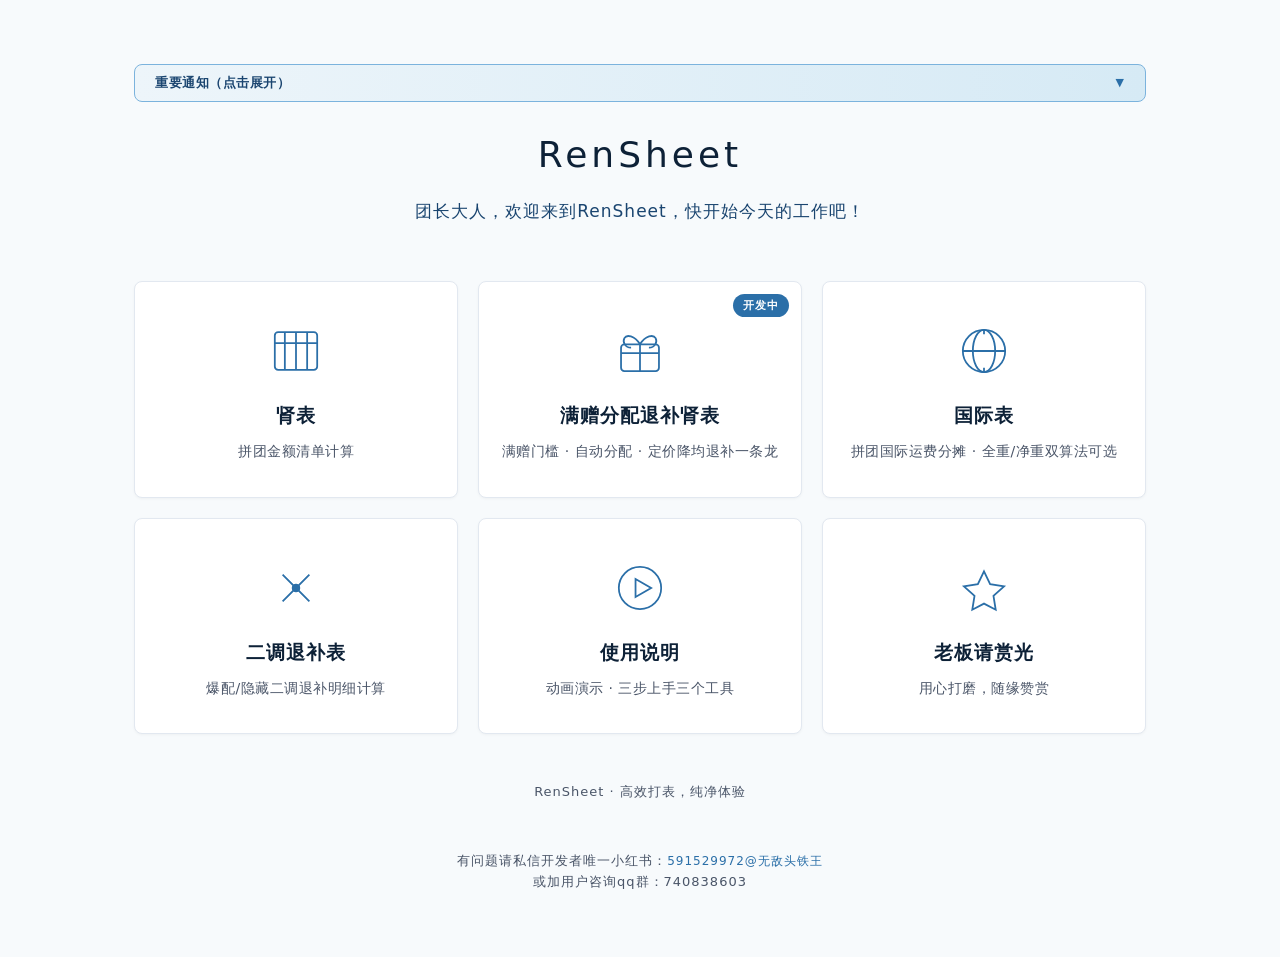
==== index.html @ b6243696 "Pin dev badge to card corner (exclude from gift-card flow rule) Co-Authored-By: Claude <noreply@anth" ====
<!DOCTYPE html>
<html lang="zh-CN">
<head>
<meta charset="UTF-8">
<meta http-equiv="Content-Security-Policy" content="default-src 'self'; script-src 'self' 'unsafe-inline'; style-src 'self' 'unsafe-inline'; img-src 'self' data:; connect-src 'none';">
<meta name="viewport" content="width=device-width, initial-scale=1.0">
<title>RenSheet</title>
<style>
:root {
  --blue-900: #0D2137;
  --blue-700: #1A4570;
  --blue-500: #2B6FA8;
  --blue-300: #7BB3DD;
  --blue-100: #D6EAF5;
  --blue-50: #EDF5FA;
  --water: #B8D8E3;
  --gold-300: #D4AF37;
  --gold-200: #E8C840;
  --gold-100: #F0D080;
  --gray-700: #4A5568;
  --gray-400: #A0AEC0;
  --gray-200: #E2E8F0;
  --gray-100: #F7FAFC;
  --white: #FFFFFF;
  --radius: 8px;
  --font: 'Segoe UI', 'PingFang SC', 'Microsoft YaHei', system-ui, sans-serif;
}

* { margin:0; padding:0; box-sizing:border-box; }

body {
  font-family: var(--font);
  background: var(--gray-100);
  color: var(--gray-700);
  line-height: 1.6;
  -webkit-font-smoothing: antialiased;
  min-height: 100vh;
  display: flex;
  align-items: center;
  justify-content: center;
}

.container {
  max-width: 1060px;
  width: 100%;
  margin: 0 auto;
  padding: clamp(28px, 6vw, 64px) clamp(16px, 4vw, 24px);
}

/* Footer contact link */
.contact-link {
  font-size: 12px;
  color: var(--blue-500);
  text-decoration: none;
  font-weight: 500;
  transition: color 0.25s ease;
}
.contact-link:hover {
  color: var(--gold-300);
}

/* Notification Banner */
.notice-banner {
  background: linear-gradient(90deg, #EDF5FA 0%, #D6EAF5 100%);
  border: 1px solid var(--blue-300);
  border-radius: var(--radius);
  margin-bottom: clamp(16px, 2vw, 24px);
  overflow: hidden;
}
.notice-bar {
  display: flex;
  align-items: center;
  justify-content: space-between;
  padding: 8px 20px;
  cursor: pointer;
  user-select: none;
  transition: background 0.2s;
}
.notice-bar:hover { background: rgba(43,111,168,0.06); }
.notice-bar-title {
  font-size: 12.5px;
  font-weight: 600;
  color: var(--blue-700);
  letter-spacing: 0.5px;
}
.notice-bar-toggle {
  font-size: 11px;
  color: var(--blue-500);
  font-weight: 500;
  letter-spacing: 1px;
  transition: transform 0.25s;
  flex-shrink: 0;
  margin-left: 12px;
}
.notice-bar-toggle.open { transform: rotate(180deg); }
.notice-body {
  display: none;
  padding: 0 20px 10px;
  border-top: 1px solid rgba(123,179,221,0.3);
}
.notice-body.open { display: block; }
.notice-line {
  font-size: 12.5px;
  color: var(--blue-900);
  margin: 0;
  line-height: 1.8;
  font-weight: 500;
  letter-spacing: 0.3px;
}
.notice-line + .notice-line { margin-top: 2px; }
.notice-line strong { color: var(--blue-700); }
.notice-link {
  color: var(--blue-500);
  text-decoration: none;
  font-weight: 600;
  border-bottom: 1px dashed var(--blue-300);
  transition: all 0.25s;
  white-space: nowrap;
}
.notice-link:hover {
  color: var(--blue-700);
  border-bottom-color: var(--blue-700);
}

/* Header */
.header {
  text-align: center;
  padding: 0 0 clamp(32px, 5vw, 56px);
}
.header h1 {
  font-size: 36px;
  font-weight: 300;
  color: var(--blue-900);
  letter-spacing: 4px;
  margin-bottom: 14px;
}
.header p {
  font-size: 17px;
  color: var(--blue-700);
  letter-spacing: 1px;
  font-weight: 350;
}

/* Tool grid（6 张等宽卡片：flex 居中排布，桌面 3+3 两行） */
.tool-grid {
  display: flex;
  flex-wrap: wrap;
  justify-content: center;
  gap: clamp(14px, 2.2vw, 20px);
}

/* Tool card */
.tool-card {
  display: flex;
  flex-direction: column;
  align-items: center;
  justify-content: center;
  flex: 0 1 324px;
  background: var(--white);
  border: 1px solid var(--gray-200);
  border-radius: var(--radius);
  padding: 40px 22px 34px;
  cursor: pointer;
  text-decoration: none;
  color: var(--gray-700);
  transition: all 0.25s ease;
  box-shadow: 0 1px 3px rgba(0,0,0,0.04);
  position: relative;
  overflow: hidden;
}
.tool-card::before {
  content: '';
  position: absolute;
  top: 0;
  left: 0;
  right: 0;
  height: 3px;
  background: var(--blue-300);
  opacity: 0;
  transition: opacity 0.25s ease;
}
.tool-card:hover {
  border-color: var(--blue-300);
  box-shadow: 0 4px 16px rgba(26,69,112,0.10);
  transform: translateY(-2px);
}
.tool-card:hover::before {
  opacity: 1;
}

.tool-icon {
  width: 58px;
  height: 58px;
  margin-bottom: 20px;
  color: var(--blue-500);
  transition: color 0.25s ease;
}
.tool-card:hover .tool-icon {
  color: var(--blue-700);
}

.tool-title {
  font-size: 19px;
  font-weight: 600;
  color: var(--blue-900);
  letter-spacing: 1px;
  margin-bottom: 10px;
  transition: color 0.25s ease;
}

.tool-desc {
  font-size: 14px;
  font-weight: 500;
  color: var(--gray-700);
  text-align: center;
  line-height: 1.6;
  letter-spacing: 0.5px;
}

/* Dashang card — water ripple + golden glow */
.tool-card.dashang-card { z-index: 1; overflow: visible; }
.tool-card.dashang-card::before { display: none; }
.tool-card.dashang-card > * { position: relative; z-index: 1; }
.tool-card.dashang-card .spark-burst { position: absolute; z-index: 2; }

.tool-card.dashang-card::after {
  content: '';
  position: absolute;
  top: 50%; left: 50%;
  width: 320px; height: 320px;
  margin: -160px 0 0 -160px;
  border-radius: 50%;
  background: radial-gradient(circle at center,
    rgba(184,216,227,0.18) 0%,
    rgba(184,216,227,0.06) 35%,
    transparent 65%);
  opacity: 0;
  transform: scale(0.4);
  transition: opacity 0.7s ease, transform 0.8s cubic-bezier(0.23,1,0.32,1);
  pointer-events: none;
  z-index: 0;
}
.tool-card.dashang-card:hover::after {
  opacity: 1;
  transform: scale(1.8);
}

.tool-card.dashang-card:hover {
  border-color: var(--gold-300);
  box-shadow:
    0 4px 16px rgba(26,69,112,0.10),
    0 0 0 1px rgba(212,175,55,0.12),
    0 0 24px rgba(212,175,55,0.06);
  transform: translateY(-2px);
}

.tool-card.dashang-card .tool-icon {
  transition: color 0.4s ease, filter 0.4s ease;
}
.tool-card.dashang-card:hover .tool-icon {
  color: var(--gold-300);
  filter: drop-shadow(0 0 6px rgba(212,175,55,0.35));
}

.tool-card.dashang-card:hover .tool-title { color: var(--gold-300); }

/* Spark burst — firework particles from star icon */
.spark-burst {
  position: absolute;
  top: 75px; left: 50%;
  width: 6px; height: 6px;
  margin: -3px 0 0 -3px;
  border-radius: 50%;
  pointer-events: none;
  z-index: 2;
  opacity: 0;
}
.spark-burst::after {
  content: '';
  position: absolute;
  top: 0; left: 0;
  width: 4px; height: 4px;
  border-radius: 50%;
}
.tool-card.dashang-card:hover .spark-burst {
  animation: sparkGold 1s ease-out;
}
.tool-card.dashang-card:hover .spark-burst::after {
  animation: sparkBlue 1s ease-out 0.12s;
}

/* 开发中角标 — 蓝底小胶囊 */
.dev-badge {
  position: absolute;
  top: 12px;
  right: 12px;
  background: var(--blue-500);
  color: var(--white);
  font-size: 11px;
  font-weight: 600;
  letter-spacing: 1px;
  padding: 3px 10px;
  border-radius: 999px;
  z-index: 3;
}

/* 满赠卡 — 水色涟漪 hover 特效 */
.tool-card.gift-card { z-index: 1; overflow: hidden; }
.tool-card.gift-card > *:not(.dev-badge) { position: relative; z-index: 1; }
.tool-card.gift-card::after {
  content: '';
  position: absolute;
  top: 50%; left: 50%;
  width: 10px; height: 10px;
  margin: -5px 0 0 -5px;
  border-radius: 50%;
  background: radial-gradient(circle, rgba(184,216,227,0.35), transparent 70%);
  opacity: 0;
  transform: scale(0.4);
  pointer-events: none;
}
.tool-card.gift-card:hover::after {
  animation: giftPop 1.2s ease-out infinite;
}
.tool-card.gift-card:hover { border-color: var(--water); }
@keyframes giftPop {
  0%   { opacity: 0.9; transform: scale(0.4); }
  60%  { opacity: 0.45; transform: scale(1.6); }
  100% { opacity: 0; transform: scale(2.2); }
}

@keyframes sparkGold {
  0%   { opacity: 0; transform: scale(0.2); box-shadow: 0 0 0 0 var(--gold-300); }
  15%  { opacity: 1; transform: scale(0.5); }
  100% {
    opacity: 0;
    transform: scale(1);
    box-shadow:
       80px   -10px  0 2px var(--gold-300),
      -75px   -25px  0 2px var(--gold-200),
       70px    40px  0 1px var(--gold-300),
      -65px    35px  0 2px var(--gold-200),
       50px   -60px  0 1px var(--gold-300),
      -55px   -55px  0 2px var(--gold-100),
       35px    70px  0 1px var(--gold-200),
      -40px   -70px  0 2px var(--gold-300),
       20px   -80px  0 1px var(--gold-200),
      -20px    80px  0 2px var(--gold-100),
       90px    25px  0 1px var(--gold-300),
      -85px    10px  0 2px var(--gold-200),
       60px   -45px  0 1px var(--gold-100),
      -50px    60px  0 2px var(--gold-300),
       10px    85px  0 1px var(--gold-200),
      -10px   -85px  0 2px var(--gold-100),
      100px   -40px  0 1px var(--gold-300),
      -95px   -50px  0 2px var(--gold-200);
  }
}

@keyframes sparkBlue {
  0%   { opacity: 0; transform: scale(0.1); box-shadow: 0 0 0 0 var(--water); }
  15%  { opacity: 1; transform: scale(0.4); }
  100% {
    opacity: 0;
    transform: scale(1.1);
    box-shadow:
       65px   -35px  0 2px var(--water),
      -60px   -50px  0 1px var(--blue-300),
       45px    55px  0 2px var(--water),
      -70px    20px  0 1px var(--blue-300),
       85px    15px  0 2px var(--water),
      -45px   -65px  0 1px var(--blue-300),
       30px   -70px  0 2px var(--water),
      -30px    70px  0 1px var(--blue-300),
        0px   -90px  0 2px var(--water),
        0px    90px  0 1px var(--blue-300),
       55px    65px  0 2px var(--water),
      -80px   -30px  0 1px var(--blue-300),
       95px   -55px  0 2px var(--water),
      -90px    45px  0 1px var(--blue-300);
  }
}

/* ===== Card icon hover effects ===== */

/* 国际表 — orbit arc spinning around globe */
.tool-card.globe-card::after {
  content: '';
  position: absolute;
  top: 40px; left: 50%;
  width: 68px; height: 68px;
  margin-left: -34px;
  border-radius: 50%;
  background: conic-gradient(from 0deg,
    transparent 0deg,
    rgba(123,179,221,0.5) 50deg,
    transparent 70deg,
    transparent 160deg,
    rgba(184,216,227,0.4) 210deg,
    transparent 230deg,
    transparent 360deg);
  opacity: 0;
  transition: opacity 0.35s ease;
  pointer-events: none;
  z-index: 0;
}
.tool-card.globe-card:hover::after {
  opacity: 1;
  animation: orbitSpin 2.5s linear infinite;
}
@keyframes orbitSpin { to { transform: rotate(360deg); } }

/* 肾表 — scanning line across grid */
.tool-card.grid-card::after {
  content: '';
  position: absolute;
  top: 46px; left: 50%;
  width: 52px; height: 2px;
  margin-left: -26px;
  background: linear-gradient(90deg, transparent, var(--blue-300), transparent);
  border-radius: 1px;
  opacity: 0;
  pointer-events: none;
  z-index: 0;
}
.tool-card.grid-card:hover::after {
  opacity: 1;
  animation: scanDown 1.6s ease-in-out infinite;
}
@keyframes scanDown {
  0%   { top: 46px; opacity: 0; }
  25%  { opacity: 1; }
  75%  { opacity: 1; }
  100% { top: 100px; opacity: 0; }
}

/* 二调退补表 — crosshair pulse rings */
.tool-card.cross-card::after {
  content: '';
  position: absolute;
  top: 71px; left: 50%;
  width: 8px; height: 8px;
  margin: -4px 0 0 -4px;
  border-radius: 50%;
  border: 1.5px solid var(--blue-300);
  opacity: 0;
  pointer-events: none;
  z-index: 0;
}
.tool-card.cross-card:hover::after {
  animation: crossPulse 1.3s ease-out infinite;
}
@keyframes crossPulse {
  0%   { width: 8px; height: 8px; margin: -4px 0 0 -4px; opacity: 0.7; border-width: 2px; }
  100% { width: 70px; height: 70px; margin: -35px 0 0 -35px; opacity: 0; border-width: 0.5px; }
}

/* Placeholder card — dimmed */
.tool-card.placeholder {
  opacity: 0.55;
  cursor: default;
  pointer-events: none;
}
.tool-card.placeholder .tool-icon { color: var(--gray-400); }
.tool-card.placeholder .tool-title { color: var(--gray-400); }

/* Footer */
.footer {
  text-align: center;
  padding-top: clamp(28px, 4vw, 48px);
  font-size: 13px;
  font-weight: 500;
  color: var(--gray-700);
  letter-spacing: 1px;
}

/* Responsive */
@media (max-width: 768px) {
  .container { padding: 40px 20px; }
  .header { padding: 0 0 40px; }
  .header h1 { font-size: 28px; }
  .tool-grid { flex-direction: column; gap: 14px; }
  .tool-card { flex: 1 1 auto; padding: 34px 22px 30px; }
  .spark-burst { top: 65px; }
}
</style>
</head>
<body>

<div class="container">

  <!-- Notification Banner -->
  <div class="notice-banner" id="noticeBanner">
    <div class="notice-bar" onclick="document.getElementById('noticeBody').classList.toggle('open');document.getElementById('noticeToggle').classList.toggle('open');">
      <span class="notice-bar-title">重要通知（点击展开）</span>
      <span class="notice-bar-toggle" id="noticeToggle">&#9660;</span>
    </div>
    <div class="notice-body" id="noticeBody">
      <p class="notice-line"><strong>重要通知：</strong>国际表已上线<a href="https://www.ifdian.net/a/baiyanxi" target="_blank" class="notice-link">爱发电赞助方案</a>（限时特惠！！月费 ¥5 / 年费 ¥30），赞助后凭订单号<a href="get-code.html" class="notice-link">自助取码</a>激活，一次激活 · 无限使用。</p>
      <p class="notice-line"><strong>功能更新：</strong>二调退补表已支持 <strong>自动配平</strong>，轻松导入原排表与拆配实际排表，几步生成退补明细，解放大脑。</p>
      <p class="notice-line">网站维护不易，恳请大家多多支持 RenSheet，后续会上线更多有用的开团功能！非常感谢！</p>
    </div>
  </div>

  <div class="main-content">

    <div class="header">
      <h1>RenSheet</h1>
      <p>团长大人，欢迎来到RenSheet，快开始今天的工作吧！</p>
    </div>

    <div class="tool-grid">

    <!-- 肾表 -->
    <a class="tool-card grid-card" href="shenbiao.html">
      <svg class="tool-icon" viewBox="0 0 52 52" fill="none" stroke="currentColor" stroke-width="1.6">
        <rect x="7" y="9" width="38" height="34" rx="3"/>
        <line x1="16" y1="9" x2="16" y2="43"/>
        <line x1="26" y1="9" x2="26" y2="43"/>
        <line x1="36" y1="9" x2="36" y2="43"/>
        <line x1="7" y1="19" x2="45" y2="19"/>
      </svg>
      <div class="tool-title">肾表</div>
      <div class="tool-desc">拼团金额清单计算</div>
    </a>

    <!-- 满赠分配退补肾表 -->
    <a class="tool-card gift-card" href="manzeng.html">
      <span class="dev-badge">开发中</span>
      <svg class="tool-icon" viewBox="0 0 52 52" fill="none" stroke="currentColor" stroke-width="1.6">
        <rect x="9" y="20" width="34" height="24" rx="3"/>
        <line x1="9" y1="28" x2="43" y2="28"/>
        <line x1="26" y1="20" x2="26" y2="44"/>
        <path d="M26 20c-5-8-12-9-14-5.5C10.2 18 12.5 23 18 23h-2M26 20c5-8 12-9 14-5.5C41.8 18 39.5 23 34 23h2"/>
      </svg>
      <div class="tool-title">满赠分配退补肾表</div>
      <div class="tool-desc">满赠门槛 · 自动分配 · 定价降均退补一条龙</div>
    </a>

    <!-- 国际表 -->
    <a class="tool-card globe-card" href="guoji.html">
      <svg class="tool-icon" viewBox="0 0 52 52" fill="none" stroke="currentColor" stroke-width="1.6">
        <circle cx="26" cy="26" r="19"/>
        <ellipse cx="26" cy="26" rx="10" ry="19"/>
        <line x1="7" y1="26" x2="45" y2="26"/>
        <line x1="26" y1="7" x2="26" y2="11"/>
        <line x1="26" y1="41" x2="26" y2="45"/>
      </svg>
      <div class="tool-title">国际表</div>
      <div class="tool-desc">拼团国际运费分摊 · 全重/净重双算法可选</div>
    </a>

    <!-- 二调退补表 -->
    <a class="tool-card cross-card" href="RatioFix.html">
      <svg class="tool-icon" viewBox="0 0 52 52" fill="none" stroke="currentColor" stroke-width="1.6">
        <path d="M38 14L26 26L38 38"/>
        <path d="M14 38L26 26L14 14"/>
        <circle cx="26" cy="26" r="3" fill="currentColor"/>
      </svg>
      <div class="tool-title">二调退补表</div>
      <div class="tool-desc">爆配/隐藏二调退补明细计算</div>
    </a>

    <!-- 使用说明 -->
    <a class="tool-card guide-card" href="guide.html">
      <svg class="tool-icon" viewBox="0 0 52 52" fill="none" stroke="currentColor" stroke-width="1.6">
        <circle cx="26" cy="26" r="19"/>
        <path d="M22 18l14 8-14 8z"/>
      </svg>
      <div class="tool-title">使用说明</div>
      <div class="tool-desc">动画演示 · 三步上手三个工具</div>
    </a>

    <!-- 打赏页面 -->
    <a class="tool-card dashang-card" href="dashang.html">
      <svg class="tool-icon" viewBox="0 0 52 52" fill="none" stroke="currentColor" stroke-width="1.6">
        <path d="M26 11L31.5 22.5L44 24.5L34.5 33L36.5 45.5L26 40L15.5 45.5L17.5 33L8 24.5L20.5 22.5Z"/>
      </svg>
      <span class="spark-burst"></span>
      <div class="tool-title">老板请赏光</div>
      <div class="tool-desc">用心打磨，随缘赞赏</div>
    </a>

  </div>

    <div class="footer">RenSheet · 高效打表，纯净体验</div>
    <div class="footer"> <span>有问题请私信开发者唯一小红书：<a class="contact-link" href="https://www.xiaohongshu.com/user/profile/591529972" target="_blank" rel="noopener">591529972@无敌头铁王</a></span><br>或加用户咨询qq群：740838603</div>

  </div><!-- /main-content -->

</div>


</body>
</html>
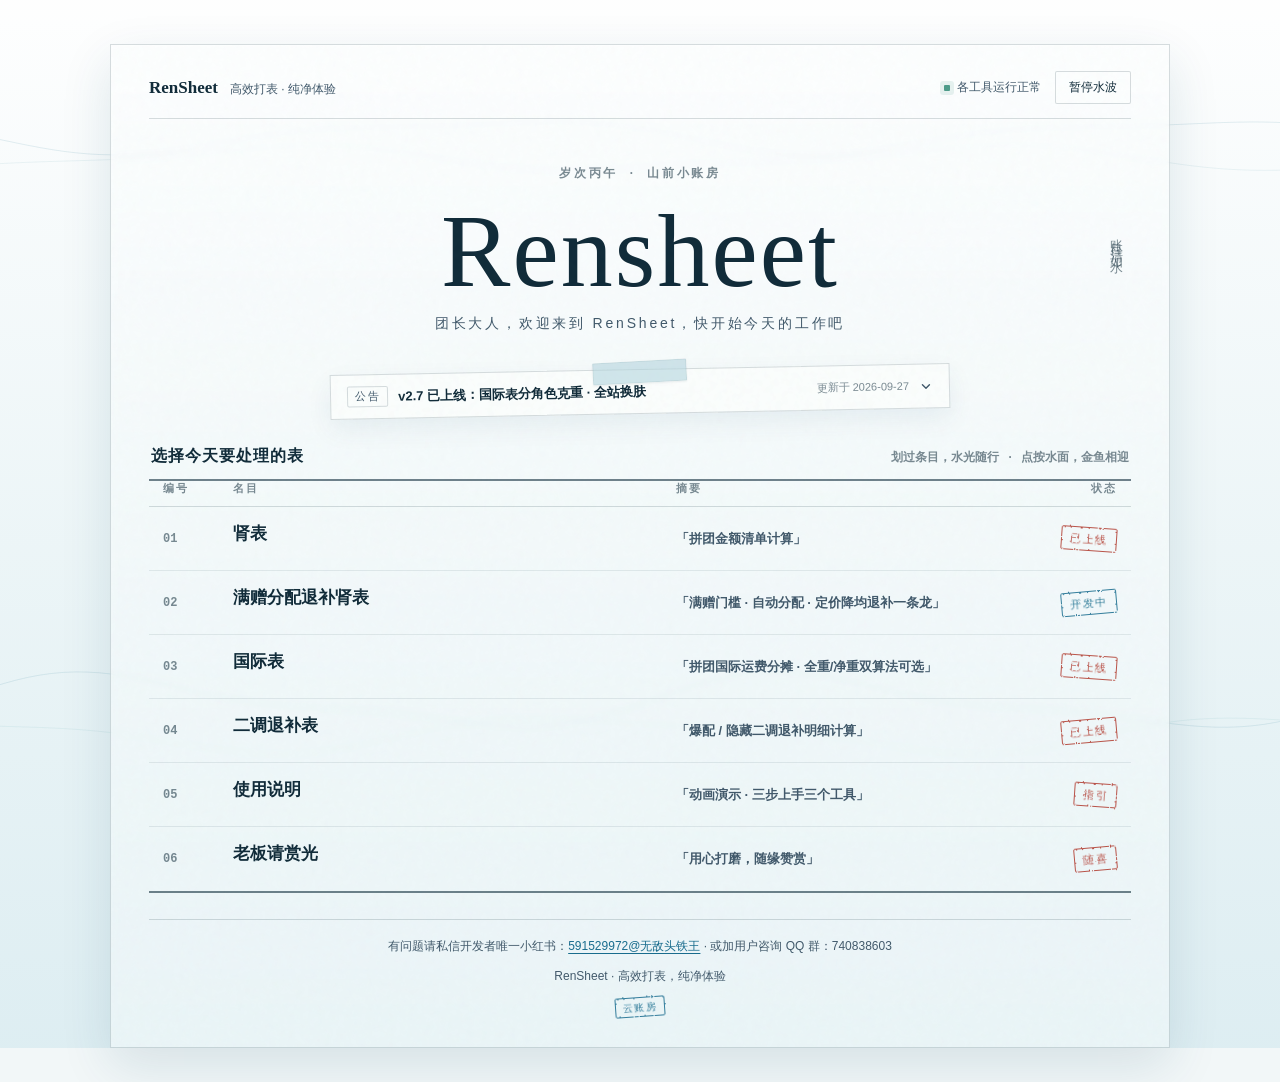
==== commit c2f3e5a2: "feat(index): 首页公告浮签加入「最近两个版本」版本记录 - 标题改为 v2.7 已上线：国际表分角色克重 · 全站换肤，时间更新于 2026-09-27 - 保留爱发电付费通知与感谢段落，" ====
--- a/index.html
+++ b/index.html
@@ -4,592 +4,277 @@
 <meta charset="UTF-8">
 <meta http-equiv="Content-Security-Policy" content="default-src 'self'; script-src 'self' 'unsafe-inline'; style-src 'self' 'unsafe-inline'; img-src 'self' data:; connect-src 'none';">
 <meta name="viewport" content="width=device-width, initial-scale=1.0">
+<meta name="theme-color" content="#f2f7f8">
 <title>RenSheet</title>
+<link rel="icon" type="image/png" sizes="32x32" href="images/favicon-32.png">
+<link rel="icon" type="image/png" sizes="48x48" href="images/favicon-48.png">
+<link rel="apple-touch-icon" href="images/apple-touch-icon.png">
 <style>
 :root {
-  --blue-900: #0D2137;
-  --blue-700: #1A4570;
-  --blue-500: #2B6FA8;
-  --blue-300: #7BB3DD;
-  --blue-100: #D6EAF5;
-  --blue-50: #EDF5FA;
-  --water: #B8D8E3;
-  --gold-300: #D4AF37;
-  --gold-200: #E8C840;
-  --gold-100: #F0D080;
-  --gray-700: #4A5568;
-  --gray-400: #A0AEC0;
-  --gray-200: #E2E8F0;
-  --gray-100: #F7FAFC;
-  --white: #FFFFFF;
-  --radius: 8px;
-  --font: 'Segoe UI', 'PingFang SC', 'Microsoft YaHei', system-ui, sans-serif;
-}
-
-* { margin:0; padding:0; box-sizing:border-box; }
-
+  --paper: #f2f7f8;
+  --ink: #0f2a38;
+  --ink-soft: #40586a;
+  --ink-faint: rgba(15, 42, 56, .55);
+  --water-ink: #176b8d;
+  --wash: rgba(23, 107, 141, .1);
+  --seal: #b03a2e;
+  --rule: rgba(20, 48, 63, .17);
+  --rule-soft: rgba(20, 48, 63, .09);
+  --rule-strong: rgba(20, 48, 63, .6);
+  --serif: "Songti SC", "Noto Serif SC", "SimSun", "宋体", serif;
+  --sans: "PingFang SC", "Microsoft YaHei", "Segoe UI", sans-serif;
+  --mono: "Cascadia Mono", Consolas, "SF Mono", monospace;
+}
+* { box-sizing: border-box; }
+html { min-height: 100%; background: var(--paper); }
 body {
-  font-family: var(--font);
-  background: var(--gray-100);
-  color: var(--gray-700);
-  line-height: 1.6;
-  -webkit-font-smoothing: antialiased;
   min-height: 100vh;
-  display: flex;
-  align-items: center;
-  justify-content: center;
-}
-
-.container {
-  max-width: 1060px;
-  width: 100%;
-  margin: 0 auto;
-  padding: clamp(28px, 6vw, 64px) clamp(16px, 4vw, 24px);
-}
-
-/* Footer contact link */
-.contact-link {
-  font-size: 12px;
-  color: var(--blue-500);
-  text-decoration: none;
-  font-weight: 500;
-  transition: color 0.25s ease;
-}
-.contact-link:hover {
-  color: var(--gold-300);
-}
-
-/* Notification Banner */
-.notice-banner {
-  background: linear-gradient(90deg, #EDF5FA 0%, #D6EAF5 100%);
-  border: 1px solid var(--blue-300);
-  border-radius: var(--radius);
-  margin-bottom: clamp(16px, 2vw, 24px);
-  overflow: hidden;
-}
-.notice-bar {
-  display: flex;
-  align-items: center;
-  justify-content: space-between;
-  padding: 8px 20px;
-  cursor: pointer;
-  user-select: none;
-  transition: background 0.2s;
-}
-.notice-bar:hover { background: rgba(43,111,168,0.06); }
-.notice-bar-title {
-  font-size: 12.5px;
-  font-weight: 600;
-  color: var(--blue-700);
-  letter-spacing: 0.5px;
-}
-.notice-bar-toggle {
-  font-size: 11px;
-  color: var(--blue-500);
-  font-weight: 500;
-  letter-spacing: 1px;
-  transition: transform 0.25s;
-  flex-shrink: 0;
-  margin-left: 12px;
-}
-.notice-bar-toggle.open { transform: rotate(180deg); }
-.notice-body {
-  display: none;
-  padding: 0 20px 10px;
-  border-top: 1px solid rgba(123,179,221,0.3);
-}
-.notice-body.open { display: block; }
-.notice-line {
-  font-size: 12.5px;
-  color: var(--blue-900);
   margin: 0;
-  line-height: 1.8;
-  font-weight: 500;
-  letter-spacing: 0.3px;
-}
-.notice-line + .notice-line { margin-top: 2px; }
-.notice-line strong { color: var(--blue-700); }
-.notice-link {
-  color: var(--blue-500);
-  text-decoration: none;
-  font-weight: 600;
-  border-bottom: 1px dashed var(--blue-300);
-  transition: all 0.25s;
-  white-space: nowrap;
-}
-.notice-link:hover {
-  color: var(--blue-700);
-  border-bottom-color: var(--blue-700);
-}
-
-/* Header */
-.header {
-  text-align: center;
-  padding: 0 0 clamp(32px, 5vw, 56px);
-}
-.header h1 {
-  font-size: 36px;
-  font-weight: 300;
-  color: var(--blue-900);
-  letter-spacing: 4px;
-  margin-bottom: 14px;
-}
-.header p {
-  font-size: 17px;
-  color: var(--blue-700);
-  letter-spacing: 1px;
-  font-weight: 350;
-}
-
-/* Tool grid（6 张等宽卡片：flex 居中排布，桌面 3+3 两行） */
-.tool-grid {
-  display: flex;
-  flex-wrap: wrap;
-  justify-content: center;
-  gap: clamp(14px, 2.2vw, 20px);
-}
-
-/* Tool card */
-.tool-card {
-  display: flex;
-  flex-direction: column;
-  align-items: center;
-  justify-content: center;
-  flex: 0 1 324px;
-  background: var(--white);
-  border: 1px solid var(--gray-200);
-  border-radius: var(--radius);
-  padding: 40px 22px 34px;
-  cursor: pointer;
-  text-decoration: none;
-  color: var(--gray-700);
-  transition: all 0.25s ease;
-  box-shadow: 0 1px 3px rgba(0,0,0,0.04);
-  position: relative;
-  overflow: hidden;
-}
-.tool-card::before {
-  content: '';
-  position: absolute;
-  top: 0;
-  left: 0;
-  right: 0;
-  height: 3px;
-  background: var(--blue-300);
-  opacity: 0;
-  transition: opacity 0.25s ease;
-}
-.tool-card:hover {
-  border-color: var(--blue-300);
-  box-shadow: 0 4px 16px rgba(26,69,112,0.10);
-  transform: translateY(-2px);
-}
-.tool-card:hover::before {
-  opacity: 1;
-}
-
-.tool-icon {
-  width: 58px;
-  height: 58px;
-  margin-bottom: 20px;
-  color: var(--blue-500);
-  transition: color 0.25s ease;
-}
-.tool-card:hover .tool-icon {
-  color: var(--blue-700);
-}
-
-.tool-title {
-  font-size: 19px;
-  font-weight: 600;
-  color: var(--blue-900);
-  letter-spacing: 1px;
-  margin-bottom: 10px;
-  transition: color 0.25s ease;
-}
-
-.tool-desc {
-  font-size: 14px;
-  font-weight: 500;
-  color: var(--gray-700);
-  text-align: center;
-  line-height: 1.6;
-  letter-spacing: 0.5px;
-}
-
-/* Dashang card — water ripple + golden glow */
-.tool-card.dashang-card { z-index: 1; overflow: visible; }
-.tool-card.dashang-card::before { display: none; }
-.tool-card.dashang-card > * { position: relative; z-index: 1; }
-.tool-card.dashang-card .spark-burst { position: absolute; z-index: 2; }
-
-.tool-card.dashang-card::after {
-  content: '';
-  position: absolute;
-  top: 50%; left: 50%;
-  width: 320px; height: 320px;
-  margin: -160px 0 0 -160px;
-  border-radius: 50%;
-  background: radial-gradient(circle at center,
-    rgba(184,216,227,0.18) 0%,
-    rgba(184,216,227,0.06) 35%,
-    transparent 65%);
-  opacity: 0;
-  transform: scale(0.4);
-  transition: opacity 0.7s ease, transform 0.8s cubic-bezier(0.23,1,0.32,1);
-  pointer-events: none;
-  z-index: 0;
-}
-.tool-card.dashang-card:hover::after {
-  opacity: 1;
-  transform: scale(1.8);
-}
-
-.tool-card.dashang-card:hover {
-  border-color: var(--gold-300);
-  box-shadow:
-    0 4px 16px rgba(26,69,112,0.10),
-    0 0 0 1px rgba(212,175,55,0.12),
-    0 0 24px rgba(212,175,55,0.06);
-  transform: translateY(-2px);
-}
-
-.tool-card.dashang-card .tool-icon {
-  transition: color 0.4s ease, filter 0.4s ease;
-}
-.tool-card.dashang-card:hover .tool-icon {
-  color: var(--gold-300);
-  filter: drop-shadow(0 0 6px rgba(212,175,55,0.35));
-}
-
-.tool-card.dashang-card:hover .tool-title { color: var(--gold-300); }
-
-/* Spark burst — firework particles from star icon */
-.spark-burst {
-  position: absolute;
-  top: 75px; left: 50%;
-  width: 6px; height: 6px;
-  margin: -3px 0 0 -3px;
-  border-radius: 50%;
-  pointer-events: none;
-  z-index: 2;
-  opacity: 0;
-}
-.spark-burst::after {
-  content: '';
-  position: absolute;
-  top: 0; left: 0;
-  width: 4px; height: 4px;
-  border-radius: 50%;
-}
-.tool-card.dashang-card:hover .spark-burst {
-  animation: sparkGold 1s ease-out;
-}
-.tool-card.dashang-card:hover .spark-burst::after {
-  animation: sparkBlue 1s ease-out 0.12s;
-}
-
-/* 开发中角标 — 蓝底小胶囊 */
-.dev-badge {
-  position: absolute;
-  top: 12px;
-  right: 12px;
-  background: var(--blue-500);
-  color: var(--white);
-  font-size: 11px;
-  font-weight: 600;
-  letter-spacing: 1px;
-  padding: 3px 10px;
-  border-radius: 999px;
-  z-index: 3;
-}
-
-/* 满赠卡 — 水色涟漪 hover 特效 */
-.tool-card.gift-card { z-index: 1; overflow: hidden; }
-.tool-card.gift-card > *:not(.dev-badge) { position: relative; z-index: 1; }
-.tool-card.gift-card::after {
-  content: '';
-  position: absolute;
-  top: 50%; left: 50%;
-  width: 10px; height: 10px;
-  margin: -5px 0 0 -5px;
-  border-radius: 50%;
-  background: radial-gradient(circle, rgba(184,216,227,0.35), transparent 70%);
-  opacity: 0;
-  transform: scale(0.4);
-  pointer-events: none;
-}
-.tool-card.gift-card:hover::after {
-  animation: giftPop 1.2s ease-out infinite;
-}
-.tool-card.gift-card:hover { border-color: var(--water); }
-@keyframes giftPop {
-  0%   { opacity: 0.9; transform: scale(0.4); }
-  60%  { opacity: 0.45; transform: scale(1.6); }
-  100% { opacity: 0; transform: scale(2.2); }
-}
-
-@keyframes sparkGold {
-  0%   { opacity: 0; transform: scale(0.2); box-shadow: 0 0 0 0 var(--gold-300); }
-  15%  { opacity: 1; transform: scale(0.5); }
-  100% {
-    opacity: 0;
-    transform: scale(1);
-    box-shadow:
-       80px   -10px  0 2px var(--gold-300),
-      -75px   -25px  0 2px var(--gold-200),
-       70px    40px  0 1px var(--gold-300),
-      -65px    35px  0 2px var(--gold-200),
-       50px   -60px  0 1px var(--gold-300),
-      -55px   -55px  0 2px var(--gold-100),
-       35px    70px  0 1px var(--gold-200),
-      -40px   -70px  0 2px var(--gold-300),
-       20px   -80px  0 1px var(--gold-200),
-      -20px    80px  0 2px var(--gold-100),
-       90px    25px  0 1px var(--gold-300),
-      -85px    10px  0 2px var(--gold-200),
-       60px   -45px  0 1px var(--gold-100),
-      -50px    60px  0 2px var(--gold-300),
-       10px    85px  0 1px var(--gold-200),
-      -10px   -85px  0 2px var(--gold-100),
-      100px   -40px  0 1px var(--gold-300),
-      -95px   -50px  0 2px var(--gold-200);
-  }
-}
-
-@keyframes sparkBlue {
-  0%   { opacity: 0; transform: scale(0.1); box-shadow: 0 0 0 0 var(--water); }
-  15%  { opacity: 1; transform: scale(0.4); }
-  100% {
-    opacity: 0;
-    transform: scale(1.1);
-    box-shadow:
-       65px   -35px  0 2px var(--water),
-      -60px   -50px  0 1px var(--blue-300),
-       45px    55px  0 2px var(--water),
-      -70px    20px  0 1px var(--blue-300),
-       85px    15px  0 2px var(--water),
-      -45px   -65px  0 1px var(--blue-300),
-       30px   -70px  0 2px var(--water),
-      -30px    70px  0 1px var(--blue-300),
-        0px   -90px  0 2px var(--water),
-        0px    90px  0 1px var(--blue-300),
-       55px    65px  0 2px var(--water),
-      -80px   -30px  0 1px var(--blue-300),
-       95px   -55px  0 2px var(--water),
-      -90px    45px  0 1px var(--blue-300);
-  }
-}
-
-/* ===== Card icon hover effects ===== */
-
-/* 国际表 — orbit arc spinning around globe */
-.tool-card.globe-card::after {
-  content: '';
-  position: absolute;
-  top: 40px; left: 50%;
-  width: 68px; height: 68px;
-  margin-left: -34px;
-  border-radius: 50%;
-  background: conic-gradient(from 0deg,
-    transparent 0deg,
-    rgba(123,179,221,0.5) 50deg,
-    transparent 70deg,
-    transparent 160deg,
-    rgba(184,216,227,0.4) 210deg,
-    transparent 230deg,
-    transparent 360deg);
-  opacity: 0;
-  transition: opacity 0.35s ease;
-  pointer-events: none;
-  z-index: 0;
-}
-.tool-card.globe-card:hover::after {
-  opacity: 1;
-  animation: orbitSpin 2.5s linear infinite;
-}
-@keyframes orbitSpin { to { transform: rotate(360deg); } }
-
-/* 肾表 — scanning line across grid */
-.tool-card.grid-card::after {
-  content: '';
-  position: absolute;
-  top: 46px; left: 50%;
-  width: 52px; height: 2px;
-  margin-left: -26px;
-  background: linear-gradient(90deg, transparent, var(--blue-300), transparent);
-  border-radius: 1px;
-  opacity: 0;
-  pointer-events: none;
-  z-index: 0;
-}
-.tool-card.grid-card:hover::after {
-  opacity: 1;
-  animation: scanDown 1.6s ease-in-out infinite;
-}
-@keyframes scanDown {
-  0%   { top: 46px; opacity: 0; }
-  25%  { opacity: 1; }
-  75%  { opacity: 1; }
-  100% { top: 100px; opacity: 0; }
-}
-
-/* 二调退补表 — crosshair pulse rings */
-.tool-card.cross-card::after {
-  content: '';
-  position: absolute;
-  top: 71px; left: 50%;
-  width: 8px; height: 8px;
-  margin: -4px 0 0 -4px;
-  border-radius: 50%;
-  border: 1.5px solid var(--blue-300);
-  opacity: 0;
-  pointer-events: none;
-  z-index: 0;
-}
-.tool-card.cross-card:hover::after {
-  animation: crossPulse 1.3s ease-out infinite;
-}
-@keyframes crossPulse {
-  0%   { width: 8px; height: 8px; margin: -4px 0 0 -4px; opacity: 0.7; border-width: 2px; }
-  100% { width: 70px; height: 70px; margin: -35px 0 0 -35px; opacity: 0; border-width: 0.5px; }
-}
-
-/* Placeholder card — dimmed */
-.tool-card.placeholder {
-  opacity: 0.55;
-  cursor: default;
-  pointer-events: none;
-}
-.tool-card.placeholder .tool-icon { color: var(--gray-400); }
-.tool-card.placeholder .tool-title { color: var(--gray-400); }
-
-/* Footer */
-.footer {
-  text-align: center;
-  padding-top: clamp(28px, 4vw, 48px);
-  font-size: 13px;
-  font-weight: 500;
-  color: var(--gray-700);
-  letter-spacing: 1px;
-}
-
-/* Responsive */
-@media (max-width: 768px) {
-  .container { padding: 40px 20px; }
-  .header { padding: 0 0 40px; }
-  .header h1 { font-size: 28px; }
-  .tool-grid { flex-direction: column; gap: 14px; }
-  .tool-card { flex: 1 1 auto; padding: 34px 22px 30px; }
-  .spark-burst { top: 65px; }
-}
+  color: var(--ink);
+  font-family: var(--sans);
+  background: linear-gradient(180deg, rgba(255,255,255,.9) 0%, rgba(235,245,247,.76) 50%, rgba(218,236,241,.86) 100%);
+  overflow-x: hidden;
+}
+button, a { font: inherit; }
+a { color: inherit; }
+::selection { background: rgba(23, 107, 141, .2); }
+
+.water-canvas { position: fixed; inset: 0; z-index: 0; width: 100%; height: 100%; opacity: .85; pointer-events: none; }
+
+/* 账页：浮于水面的一张纸 */
+.sheet {
+  position: relative; z-index: 1;
+  width: min(1060px, calc(100% - 36px)); margin: 26px auto 34px;
+  padding: 26px 38px 30px;
+  background: rgba(252, 254, 254, .4);
+  border: 1px solid var(--rule);
+  box-shadow: 0 1px 0 rgba(255,255,255,.35) inset, 0 18px 48px rgba(15, 74, 96, .12);
+  backdrop-filter: blur(3px);
+}
+.sheet::after { /* 纸纤维 */
+  content: ""; position: absolute; inset: 0; pointer-events: none; opacity: .05;
+  background-image: url("data:image/svg+xml,%3Csvg viewBox='0 0 200 200' xmlns='http://www.w3.org/2000/svg'%3E%3Cfilter id='f'%3E%3CfeTurbulence type='fractalNoise' baseFrequency='.7' numOctaves='2' stitchTiles='stitch'/%3E%3C/filter%3E%3Crect width='100%25' height='100%25' filter='url(%23f)' opacity='.5'/%3E%3C/svg%3E");
+}
+
+.topbar { display: flex; align-items: center; justify-content: space-between; gap: 18px; padding-bottom: 14px; border-bottom: 1px solid var(--rule); }
+.brand { display: inline-flex; align-items: baseline; gap: 12px; text-decoration: none; font-family: var(--serif); font-size: 17px; font-weight: 800; }
+.brand-sub { font-family: var(--sans); font-size: 12px; font-weight: 500; color: var(--ink-soft); }
+.top-actions { display: flex; align-items: center; gap: 14px; }
+.status { display: inline-flex; align-items: center; gap: 7px; color: var(--ink-soft); font-size: 12px; font-weight: 500; }
+.status-dot { width: 6px; height: 6px; border-radius: 1px; background: #4c9b89; box-shadow: 0 0 0 4px rgba(76,155,137,.13); }
+.motion-toggle { padding: 7px 13px; border: 1px solid var(--rule); border-radius: 2px; color: var(--ink); background: rgba(255,255,255,.3); font-size: 12px; font-weight: 500; cursor: pointer; transition: border-color .2s ease, background .2s ease; }
+.motion-toggle:hover { border-color: rgba(20,48,63,.45); background: rgba(255,255,255,.72); }
+.motion-toggle:focus-visible { outline: 2px solid var(--water-ink); outline-offset: 3px; }
+
+.hero { position: relative; padding: 46px 0 32px; text-align: center; }
+.kicker { margin: 0; font-family: var(--mono); font-size: 12px; font-weight: 600; letter-spacing: .22em; color: var(--ink-faint); }
+.title { margin: 14px 0 10px; font-family: "Palatino Linotype", "Book Antiqua", Georgia, var(--serif); font-size: clamp(64px, 9vw, 104px); font-weight: 400; letter-spacing: .02em; line-height: 1.05; text-shadow: 0 1px 0 rgba(255,255,255,.75); }
+.tagline { margin: 0; font-size: 14px; font-weight: 500; letter-spacing: .2em; color: var(--ink-soft); }
+.side-note { position: absolute; right: 6px; top: 50%; transform: translateY(-50%); margin: 0; writing-mode: vertical-rl; font-family: var(--serif); font-size: 13px; letter-spacing: .4em; color: var(--ink-faint); }
+@media (max-width: 880px) { .side-note { display: none; } }
+
+/* 浮签 */
+.slip { max-width: 620px; margin: 4px auto 0; border: 1px solid var(--rule); background: rgba(252, 254, 253, .75); transform: rotate(-1.1deg); box-shadow: 0 10px 26px rgba(15, 74, 96, .07); transition: transform .25s ease; }
+.slip[open] { transform: rotate(0); }
+.slip::before { content: ""; position: absolute; top: -9px; left: 50%; transform: translateX(-50%) rotate(-2deg); width: 92px; height: 20px; background: rgba(174, 210, 218, .55); border: 1px solid rgba(20,48,63,.06); border-radius: 1px; box-shadow: 0 1px 2px rgba(20,48,63,.07); }
+.slip summary { display: flex; align-items: center; gap: 10px; padding: 11px 16px; cursor: pointer; list-style: none; }
+.slip summary::-webkit-details-marker { display: none; }
+.slip-label { flex: none; padding: 2px 7px; border: 1px solid var(--rule); border-radius: 2px; font-family: var(--mono); font-size: 11px; letter-spacing: .14em; color: var(--ink-soft); }
+.slip-title { flex: 1; text-align: left; font-size: 13px; font-weight: 700; }
+.slip-time { flex: none; font-size: 11px; color: var(--ink-faint); }
+.chev { flex: none; width: 14px; height: 14px; color: var(--ink-soft); transition: transform .25s ease; }
+.slip[open] .chev { transform: rotate(180deg); }
+.slip-body { margin: 9px 16px 0; padding: 10px 0 13px; border-top: 1px dashed var(--rule-soft); }
+.slip-body p { margin: 0; color: var(--ink-soft); font-size: 13px; font-weight: 500; line-height: 1.7; }
+.slip-body p + p { margin-top: 6px; }
+.slip-body a { color: var(--water-ink); font-weight: 650; text-underline-offset: 3px; }
+
+/* 公告内的版本更新区块 */
+.ver-block { margin-top: 11px; padding-top: 10px; border-top: 1px dashed var(--rule-soft); }
+.ver-caption { font-family: var(--mono); font-size: 11px; font-weight: 600; letter-spacing: .16em; color: var(--ink-faint); }
+.ver-item { margin-top: 9px; }
+.ver-item + .ver-item { margin-top: 11px; }
+.ver-head { display: flex; align-items: baseline; flex-wrap: wrap; gap: 8px; }
+.ver-tag { font-family: var(--mono); font-size: 11px; font-weight: 700; letter-spacing: .1em; color: var(--water-ink); }
+.ver-tag.is-latest { color: var(--seal); }
+.ver-badge { padding: 1px 5px 0; border: 1px solid currentColor; border-radius: 2px; font-size: 10px; letter-spacing: .12em; color: var(--seal); opacity: .85; }
+.ver-date { font-family: var(--mono); font-size: 11px; color: var(--ink-faint); }
+.ver-list { margin: 5px 0 0; padding: 0; list-style: none; }
+.ver-list li { position: relative; padding-left: 13px; font-size: 12.5px; font-weight: 500; color: var(--ink-soft); line-height: 1.72; }
+.ver-list li + li { margin-top: 3px; }
+.ver-list li::before { content: ""; position: absolute; left: 3px; top: .74em; width: 4px; height: 1px; background: var(--rule-strong); }
+.ver-list strong { color: var(--ink); font-weight: 700; }
+
+.ledger-head { display: flex; align-items: baseline; justify-content: space-between; gap: 24px; margin: 32px 2px 12px; }
+.ledger-head h2 { margin: 0; font-family: var(--serif); font-size: 16px; font-weight: 800; letter-spacing: .06em; }
+.ledger-head p { margin: 0; font-family: var(--mono); font-size: 12px; font-weight: 600; color: var(--ink-faint); }
+
+/* 账目：文武线开合，条目即行 */
+.ledger { border-top: 2px solid var(--rule-strong); border-bottom: 2px solid var(--rule-strong); }
+.ledger-cols, .ledger-row { display: grid; grid-template-columns: 56px minmax(200px, 1.25fr) minmax(0, 1fr) 84px; gap: 14px; align-items: center; }
+.ledger-cols { padding: 0 14px 10px; border-bottom: 1px solid var(--rule); font-family: var(--mono); font-size: 11px; font-weight: 600; letter-spacing: .2em; color: var(--ink-faint); }
+.ledger-cols span:last-child { justify-self: end; }
+.ledger-row {
+  min-height: 64px; padding: 14px;
+  text-decoration: none; color: var(--ink);
+  border-bottom: 1px solid var(--rule-soft);
+  transition: background .25s ease;
+}
+.ledger-row:last-child { border-bottom: 0; }
+.ledger-row:hover { background: linear-gradient(90deg, var(--wash) 0%, rgba(23,107,141,.03) 60%, transparent 100%); }
+.ledger-row:focus-visible { outline: 1px dashed var(--water-ink); outline-offset: -4px; }
+.idx { font-family: var(--mono); font-size: 12px; font-weight: 600; color: var(--ink-faint); }
+.name { display: flex; flex-direction: column; align-items: flex-start; gap: 3px; font-family: var(--serif); font-size: 17px; font-weight: 800; }
+.desc { font-size: 13px; font-weight: 600; color: var(--ink-soft); }
+.seal { justify-self: end; }
+
+/* 朱砂章：印章即状态 */
+.seal {
+  display: inline-block; padding: 3px 8px 2px;
+  border: 1.4px solid currentColor; border-radius: 2px;
+  font-family: var(--serif); font-size: 11px; line-height: 1.5; letter-spacing: .14em;
+  color: var(--seal); opacity: .88; transform: rotate(-5deg);
+  filter: url(#stampRough);
+  transition: transform .25s ease, opacity .2s ease;
+}
+.ledger-row:nth-child(even) .seal { transform: rotate(4deg); }
+.ledger-row:hover .seal, .ledger-row:focus-visible .seal { transform: rotate(-1deg) scale(1.04); opacity: 1; }
+.seal.blue { color: var(--water-ink); }
+
+/* 笔划重点 */
+.squiggle { display: block; width: 46px; height: 8px; opacity: 0; transition: opacity .2s ease; }
+.squiggle path { fill: none; stroke: var(--water-ink); stroke-width: 2; stroke-linecap: round; stroke-dasharray: 80; stroke-dashoffset: 80; }
+.ledger-row:hover .squiggle, .ledger-row:focus-visible .squiggle { opacity: 1; }
+.ledger-row:hover .squiggle path, .ledger-row:focus-visible .squiggle path { stroke-dashoffset: 0; transition: stroke-dashoffset .5s ease .08s; }
+
+.colophon { display: flex; flex-direction: column; align-items: center; gap: 9px; margin-top: 26px; padding-top: 16px; border-top: 1px solid var(--rule); text-align: center; }
+.colophon .line { font-size: 12px; font-weight: 500; color: var(--ink-soft); line-height: 1.7; }
+.colophon a { color: var(--water-ink); text-underline-offset: 3px; }
+.seal-mini { margin-top: 2px; font-size: 10px; padding: 2px 7px 1px; color: var(--water-ink); transform: rotate(-4deg); }
+
+@media (max-width: 760px) {
+  .sheet { width: min(100% - 24px, 560px); padding: 16px 14px 20px; }
+  .brand-sub, .status, .slip-time { display: none; }
+  .hero { padding: 30px 0 24px; }
+  .title { font-size: clamp(52px, 17vw, 84px); }
+  .ledger-cols { grid-template-columns: 40px 1fr 60px; }
+  .ledger-cols span:nth-child(3) { display: none; }
+  .ledger-row { grid-template-columns: 40px minmax(0, 1fr) 60px; padding: 12px 10px; min-height: 58px; }
+  .ledger-row .idx { grid-row: 1 / span 2; }
+  .ledger-row .name { grid-column: 2; grid-row: 1; font-size: 16px; }
+  .ledger-row .desc { grid-column: 2; grid-row: 2; font-size: 12px; }
+  .ledger-row .seal { grid-column: 3; grid-row: 1 / span 2; }
+  .ledger-head { flex-direction: column; gap: 4px; margin-top: 24px; }
+  .colophon { gap: 7px; }
+  .ver-list li { font-size: 12px; line-height: 1.68; }
+}
+@media (prefers-reduced-motion: reduce) { *, *::before, *::after { animation-duration: .01ms !important; transition-duration: .01ms !important; } }
 </style>
 </head>
 <body>
-
-<div class="container">
-
-  <!-- Notification Banner -->
-  <div class="notice-banner" id="noticeBanner">
-    <div class="notice-bar" onclick="document.getElementById('noticeBody').classList.toggle('open');document.getElementById('noticeToggle').classList.toggle('open');">
-      <span class="notice-bar-title">重要通知（点击展开）</span>
-      <span class="notice-bar-toggle" id="noticeToggle">&#9660;</span>
+<canvas class="water-canvas" id="waterCanvas" aria-hidden="true"></canvas>
+<svg width="0" height="0" aria-hidden="true">
+  <filter id="stampRough" x="-20%" y="-20%" width="140%" height="140%">
+    <feTurbulence type="fractalNoise" baseFrequency="0.85" numOctaves="2" stitchTiles="stitch" result="n"/>
+    <feDisplacementMap in="SourceGraphic" in2="n" scale="2.4" xChannelSelector="R" yChannelSelector="G"/>
+  </filter>
+</svg>
+
+<main class="sheet">
+  <nav class="topbar" aria-label="首页导航">
+    <a class="brand" href="index.html">RenSheet<span class="brand-sub">高效打表 · 纯净体验</span></a>
+    <div class="top-actions"><span class="status"><span class="status-dot"></span>各工具运行正常</span><button class="motion-toggle" id="motionToggle" type="button" aria-label="暂停水波" title="暂停水波">暂停水波</button></div>
+  </nav>
+
+  <header class="hero">
+    <p class="kicker">岁次丙午 · 山前小账房</p>
+    <h1 class="title">Rensheet</h1>
+    <p class="tagline">团长大人，欢迎来到 RenSheet，快开始今天的工作吧</p>
+    <p class="side-note" aria-hidden="true">账目清如水</p>
+  </header>
+
+  <details class="slip">
+    <summary><span class="slip-label">公告</span><span class="slip-title">v2.7 已上线：国际表分角色克重 · 全站换肤</span><span class="slip-time">更新于 2026-09-27</span><svg class="chev" viewBox="0 0 16 16" aria-hidden="true"><path d="M4 6l4 4 4-4" fill="none" stroke="currentColor" stroke-width="1.6" stroke-linecap="round" stroke-linejoin="round"/></svg></summary>
+    <div class="slip-body">
+      <p><strong>重要通知：</strong>国际表已上线<a href="https://www.ifdian.net/a/baiyanxi" target="_blank" rel="noopener">爱发电赞助方案</a>（限时特惠！！月费 ¥5 / 年费 ¥30），赞助后凭订单号<a href="get-code.html">自助取码</a>激活，一次激活 · 无限使用。</p>
+      <p>网站维护不易，恳请大家多多支持 RenSheet，后续会上线更多有用的开团功能！非常感谢！</p>
+
+      <div class="ver-block">
+        <div class="ver-caption">版本更新 · 最近两个版本</div>
+
+        <div class="ver-item">
+          <div class="ver-head"><span class="ver-tag is-latest">v2.7</span><span class="ver-badge">最新</span><span class="ver-date">2026-09-27</span></div>
+          <ul class="ver-list">
+            <li><strong>国际表 · 分角色克重</strong>：每个排表可单独选「统一克重 / 分角色克重」，分角色按第 2 行列头逐个角色填克重；未填完禁止解析，有列头但整列无人购买（点数 = 0）直接报错。</li>
+            <li><strong>国际表 · 重量校验与排版</strong>：新增可选「校验总本体重量(g)」，可展开「角色 × 点数 × 克重 = 小计」明细；必填项加红 ※ 标注，参数行改为一排显示。</li>
+            <li><strong>二调退补表 · 特典模型 v4.2</strong>：特典模型升级与第一步校验修复；第二步热度列支持拖拽排序。</li>
+            <li><strong>全站 · 界面换肤</strong>：「账页浮于水面」纸面账页 + 朱砂章 + 水波，纯 CSS 实现，计算逻辑未变。</li>
+          </ul>
+        </div>
+
+        <div class="ver-item">
+          <div class="ver-head"><span class="ver-tag">v2.6</span><span class="ver-date">2026-08-16</span></div>
+          <ul class="ver-list">
+            <li><strong>国际表 · 双算法模式</strong>：可选「全重分摊 / 净重分摊」，两种算法逐人金额完全一致，区别只在是否需要称量总包裹重量。</li>
+            <li><strong>二调退补表 · 退补方向修正</strong>：退补改为「现肾 − 原肾」，最终表列「实肾」更名「现肾」；第三步 CN 格可直接改名并校验点数一致。</li>
+            <li><strong>肾表 · 满赠预分配</strong>：输出设置新增满赠预分配；全站新增站点图标与开发角标。</li>
+            <li><strong>使用说明页 · 全新上线</strong>：新增动画演示页面，三步上手三个工具。</li>
+          </ul>
+        </div>
+      </div>
     </div>
-    <div class="notice-body" id="noticeBody">
-      <p class="notice-line"><strong>重要通知：</strong>国际表已上线<a href="https://www.ifdian.net/a/baiyanxi" target="_blank" class="notice-link">爱发电赞助方案</a>（限时特惠！！月费 ¥5 / 年费 ¥30），赞助后凭订单号<a href="get-code.html" class="notice-link">自助取码</a>激活，一次激活 · 无限使用。</p>
-      <p class="notice-line"><strong>功能更新：</strong>二调退补表已支持 <strong>自动配平</strong>，轻松导入原排表与拆配实际排表，几步生成退补明细，解放大脑。</p>
-      <p class="notice-line">网站维护不易，恳请大家多多支持 RenSheet，后续会上线更多有用的开团功能！非常感谢！</p>
-    </div>
-  </div>
-
-  <div class="main-content">
-
-    <div class="header">
-      <h1>RenSheet</h1>
-      <p>团长大人，欢迎来到RenSheet，快开始今天的工作吧！</p>
-    </div>
-
-    <div class="tool-grid">
-
-    <!-- 肾表 -->
-    <a class="tool-card grid-card" href="shenbiao.html">
-      <svg class="tool-icon" viewBox="0 0 52 52" fill="none" stroke="currentColor" stroke-width="1.6">
-        <rect x="7" y="9" width="38" height="34" rx="3"/>
-        <line x1="16" y1="9" x2="16" y2="43"/>
-        <line x1="26" y1="9" x2="26" y2="43"/>
-        <line x1="36" y1="9" x2="36" y2="43"/>
-        <line x1="7" y1="19" x2="45" y2="19"/>
-      </svg>
-      <div class="tool-title">肾表</div>
-      <div class="tool-desc">拼团金额清单计算</div>
-    </a>
-
-    <!-- 满赠分配退补肾表 -->
-    <a class="tool-card gift-card" href="manzeng.html">
-      <span class="dev-badge">开发中</span>
-      <svg class="tool-icon" viewBox="0 0 52 52" fill="none" stroke="currentColor" stroke-width="1.6">
-        <rect x="9" y="20" width="34" height="24" rx="3"/>
-        <line x1="9" y1="28" x2="43" y2="28"/>
-        <line x1="26" y1="20" x2="26" y2="44"/>
-        <path d="M26 20c-5-8-12-9-14-5.5C10.2 18 12.5 23 18 23h-2M26 20c5-8 12-9 14-5.5C41.8 18 39.5 23 34 23h2"/>
-      </svg>
-      <div class="tool-title">满赠分配退补肾表</div>
-      <div class="tool-desc">满赠门槛 · 自动分配 · 定价降均退补一条龙</div>
-    </a>
-
-    <!-- 国际表 -->
-    <a class="tool-card globe-card" href="guoji.html">
-      <svg class="tool-icon" viewBox="0 0 52 52" fill="none" stroke="currentColor" stroke-width="1.6">
-        <circle cx="26" cy="26" r="19"/>
-        <ellipse cx="26" cy="26" rx="10" ry="19"/>
-        <line x1="7" y1="26" x2="45" y2="26"/>
-        <line x1="26" y1="7" x2="26" y2="11"/>
-        <line x1="26" y1="41" x2="26" y2="45"/>
-      </svg>
-      <div class="tool-title">国际表</div>
-      <div class="tool-desc">拼团国际运费分摊 · 全重/净重双算法可选</div>
-    </a>
-
-    <!-- 二调退补表 -->
-    <a class="tool-card cross-card" href="RatioFix.html">
-      <svg class="tool-icon" viewBox="0 0 52 52" fill="none" stroke="currentColor" stroke-width="1.6">
-        <path d="M38 14L26 26L38 38"/>
-        <path d="M14 38L26 26L14 14"/>
-        <circle cx="26" cy="26" r="3" fill="currentColor"/>
-      </svg>
-      <div class="tool-title">二调退补表</div>
-      <div class="tool-desc">爆配/隐藏二调退补明细计算</div>
-    </a>
-
-    <!-- 使用说明 -->
-    <a class="tool-card guide-card" href="guide.html">
-      <svg class="tool-icon" viewBox="0 0 52 52" fill="none" stroke="currentColor" stroke-width="1.6">
-        <circle cx="26" cy="26" r="19"/>
-        <path d="M22 18l14 8-14 8z"/>
-      </svg>
-      <div class="tool-title">使用说明</div>
-      <div class="tool-desc">动画演示 · 三步上手三个工具</div>
-    </a>
-
-    <!-- 打赏页面 -->
-    <a class="tool-card dashang-card" href="dashang.html">
-      <svg class="tool-icon" viewBox="0 0 52 52" fill="none" stroke="currentColor" stroke-width="1.6">
-        <path d="M26 11L31.5 22.5L44 24.5L34.5 33L36.5 45.5L26 40L15.5 45.5L17.5 33L8 24.5L20.5 22.5Z"/>
-      </svg>
-      <span class="spark-burst"></span>
-      <div class="tool-title">老板请赏光</div>
-      <div class="tool-desc">用心打磨，随缘赞赏</div>
-    </a>
-
-  </div>
-
-    <div class="footer">RenSheet · 高效打表，纯净体验</div>
-    <div class="footer"> <span>有问题请私信开发者唯一小红书：<a class="contact-link" href="https://www.xiaohongshu.com/user/profile/591529972" target="_blank" rel="noopener">591529972@无敌头铁王</a></span><br>或加用户咨询qq群：740838603</div>
-
-  </div><!-- /main-content -->
-
-</div>
-
-
+  </details>
+
+  <div class="ledger-head"><h2>选择今天要处理的表</h2><p>划过条目，水光随行 · 点按水面，金鱼相迎</p></div>
+
+  <section class="ledger" aria-label="工具入口">
+    <div class="ledger-cols" aria-hidden="true"><span>编号</span><span>名目</span><span>摘要</span><span>状态</span></div>
+    <a class="ledger-row" href="shenbiao.html">
+      <span class="idx">01</span>
+      <span class="name">肾表<svg class="squiggle" viewBox="0 0 48 8" preserveAspectRatio="none" aria-hidden="true"><path d="M2 6 C 9 2, 16 2, 24 5 S 39 8, 46 4"/></svg></span>
+      <span class="desc">「拼团金额清单计算」</span>
+      <span class="seal">已上线</span>
+    </a>
+    <a class="ledger-row" href="manzeng.html">
+      <span class="idx">02</span>
+      <span class="name">满赠分配退补肾表<svg class="squiggle" viewBox="0 0 48 8" preserveAspectRatio="none" aria-hidden="true"><path d="M2 6 C 9 2, 16 2, 24 5 S 39 8, 46 4"/></svg></span>
+      <span class="desc">「满赠门槛 · 自动分配 · 定价降均退补一条龙」</span>
+      <span class="seal blue">开发中</span>
+    </a>
+    <a class="ledger-row" href="guoji.html">
+      <span class="idx">03</span>
+      <span class="name">国际表<svg class="squiggle" viewBox="0 0 48 8" preserveAspectRatio="none" aria-hidden="true"><path d="M2 6 C 9 2, 16 2, 24 5 S 39 8, 46 4"/></svg></span>
+      <span class="desc">「拼团国际运费分摊 · 全重/净重双算法可选」</span>
+      <span class="seal">已上线</span>
+    </a>
+    <a class="ledger-row" href="RatioFix.html">
+      <span class="idx">04</span>
+      <span class="name">二调退补表<svg class="squiggle" viewBox="0 0 48 8" preserveAspectRatio="none" aria-hidden="true"><path d="M2 6 C 9 2, 16 2, 24 5 S 39 8, 46 4"/></svg></span>
+      <span class="desc">「爆配 / 隐藏二调退补明细计算」</span>
+      <span class="seal">已上线</span>
+    </a>
+    <a class="ledger-row" href="guide.html">
+      <span class="idx">05</span>
+      <span class="name">使用说明<svg class="squiggle" viewBox="0 0 48 8" preserveAspectRatio="none" aria-hidden="true"><path d="M2 6 C 9 2, 16 2, 24 5 S 39 8, 46 4"/></svg></span>
+      <span class="desc">「动画演示 · 三步上手三个工具」</span>
+      <span class="seal">指引</span>
+    </a>
+    <a class="ledger-row" href="dashang.html">
+      <span class="idx">06</span>
+      <span class="name">老板请赏光<svg class="squiggle" viewBox="0 0 48 8" preserveAspectRatio="none" aria-hidden="true"><path d="M2 6 C 9 2, 16 2, 24 5 S 39 8, 46 4"/></svg></span>
+      <span class="desc">「用心打磨，随缘赞赏」</span>
+      <span class="seal">随喜</span>
+    </a>
+  </section>
+
+  <footer class="colophon">
+    <span class="line">有问题请私信开发者唯一小红书：<a href="https://www.xiaohongshu.com/user/profile/591529972" target="_blank" rel="noopener">591529972@无敌头铁王</a> · 或加用户咨询 QQ 群：740838603</span>
+    <span class="line">RenSheet · 高效打表，纯净体验</span>
+    <span class="seal seal-mini">云账房</span>
+  </footer>
+</main>
+
+<script src="lib/water.js"></script>
+<script>if (window.WaterFx) { window.WaterFx.init({ waves: true, ripples: true, fish: true, toggleId: 'motionToggle' }); }</script>
 </body>
 </html>
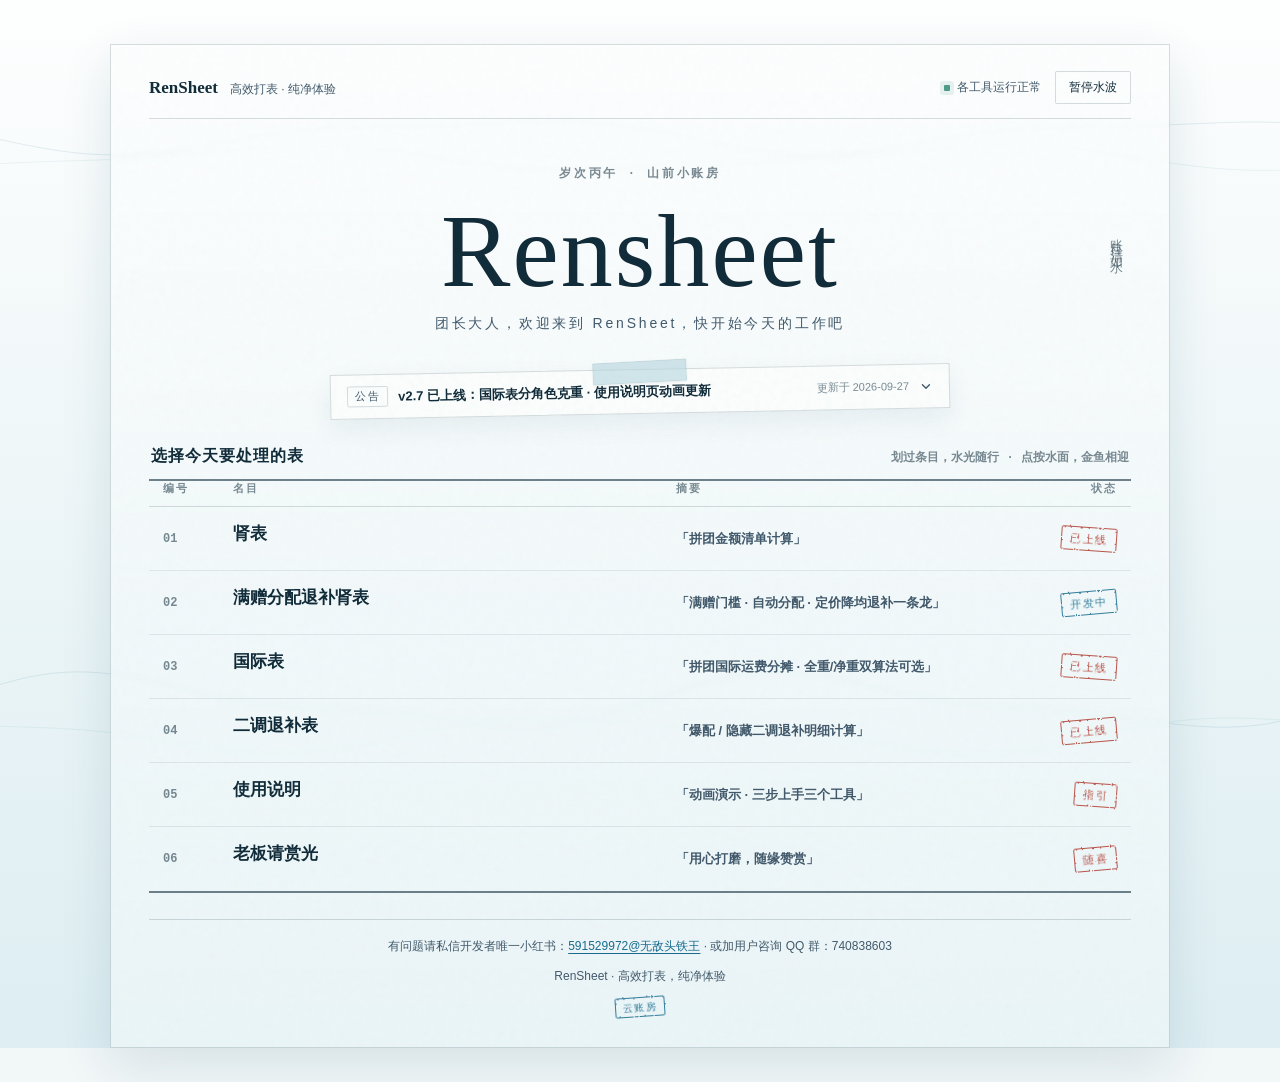
==== commit 3bc643d2: "docs(release): v2.7 并入使用指南页动画更新 README 更新记录 v2.7 全站组新增使用指南页演示动画更新；页面功能表同步；首页公告 v2.7 要点调整为 4 条并覆盖分角色克" ====
--- a/index.html
+++ b/index.html
@@ -194,7 +194,7 @@
   </header>
 
   <details class="slip">
-    <summary><span class="slip-label">公告</span><span class="slip-title">v2.7 已上线：国际表分角色克重 · 全站换肤</span><span class="slip-time">更新于 2026-09-27</span><svg class="chev" viewBox="0 0 16 16" aria-hidden="true"><path d="M4 6l4 4 4-4" fill="none" stroke="currentColor" stroke-width="1.6" stroke-linecap="round" stroke-linejoin="round"/></svg></summary>
+    <summary><span class="slip-label">公告</span><span class="slip-title">v2.7 已上线：国际表分角色克重 · 使用说明页动画更新</span><span class="slip-time">更新于 2026-09-27</span><svg class="chev" viewBox="0 0 16 16" aria-hidden="true"><path d="M4 6l4 4 4-4" fill="none" stroke="currentColor" stroke-width="1.6" stroke-linecap="round" stroke-linejoin="round"/></svg></summary>
     <div class="slip-body">
       <p><strong>重要通知：</strong>国际表已上线<a href="https://www.ifdian.net/a/baiyanxi" target="_blank" rel="noopener">爱发电赞助方案</a>（限时特惠！！月费 ¥5 / 年费 ¥30），赞助后凭订单号<a href="get-code.html">自助取码</a>激活，一次激活 · 无限使用。</p>
       <p>网站维护不易，恳请大家多多支持 RenSheet，后续会上线更多有用的开团功能！非常感谢！</p>
@@ -205,10 +205,10 @@
         <div class="ver-item">
           <div class="ver-head"><span class="ver-tag is-latest">v2.7</span><span class="ver-badge">最新</span><span class="ver-date">2026-09-27</span></div>
           <ul class="ver-list">
-            <li><strong>国际表 · 分角色克重</strong>：每个排表可单独选「统一克重 / 分角色克重」，分角色按第 2 行列头逐个角色填克重；未填完禁止解析，有列头但整列无人购买（点数 = 0）直接报错。</li>
-            <li><strong>国际表 · 重量校验与排版</strong>：新增可选「校验总本体重量(g)」，可展开「角色 × 点数 × 克重 = 小计」明细；必填项加红 ※ 标注，参数行改为一排显示。</li>
+            <li><strong>国际表 · 分角色克重与重量校验</strong>：每个排表可单独选「统一克重 / 分角色克重」，分角色按第 2 行列头逐个角色填克重；未填完禁止解析，有列头但整列无人购买（点数 = 0）直接报错。新增可选「校验总本体重量(g)」与「角色 × 点数 × 克重 = 小计」明细，必填项加红 ※ 并改为单行参数行。</li>
             <li><strong>二调退补表 · 特典模型 v4.2</strong>：特典模型升级与第一步校验修复；第二步热度列支持拖拽排序。</li>
-            <li><strong>全站 · 界面换肤</strong>：「账页浮于水面」纸面账页 + 朱砂章 + 水波，纯 CSS 实现，计算逻辑未变。</li>
+            <li><strong>使用说明页 · 演示动画更新</strong>：国际表与二调的分步演示动画按最新功能重做，可看到分角色克重逐角色填写、0 点数列报错、热度拖拽、第三步改名校验与红补蓝退口径。</li>
+            <li><strong>全站 · 界面换肤与公告</strong>：「账页浮于水面」纸面账页 + 朱砂章 + 水波，纯 CSS 实现，计算逻辑未变；首页公告新增「最近两个版本」更新记录。</li>
           </ul>
         </div>
 
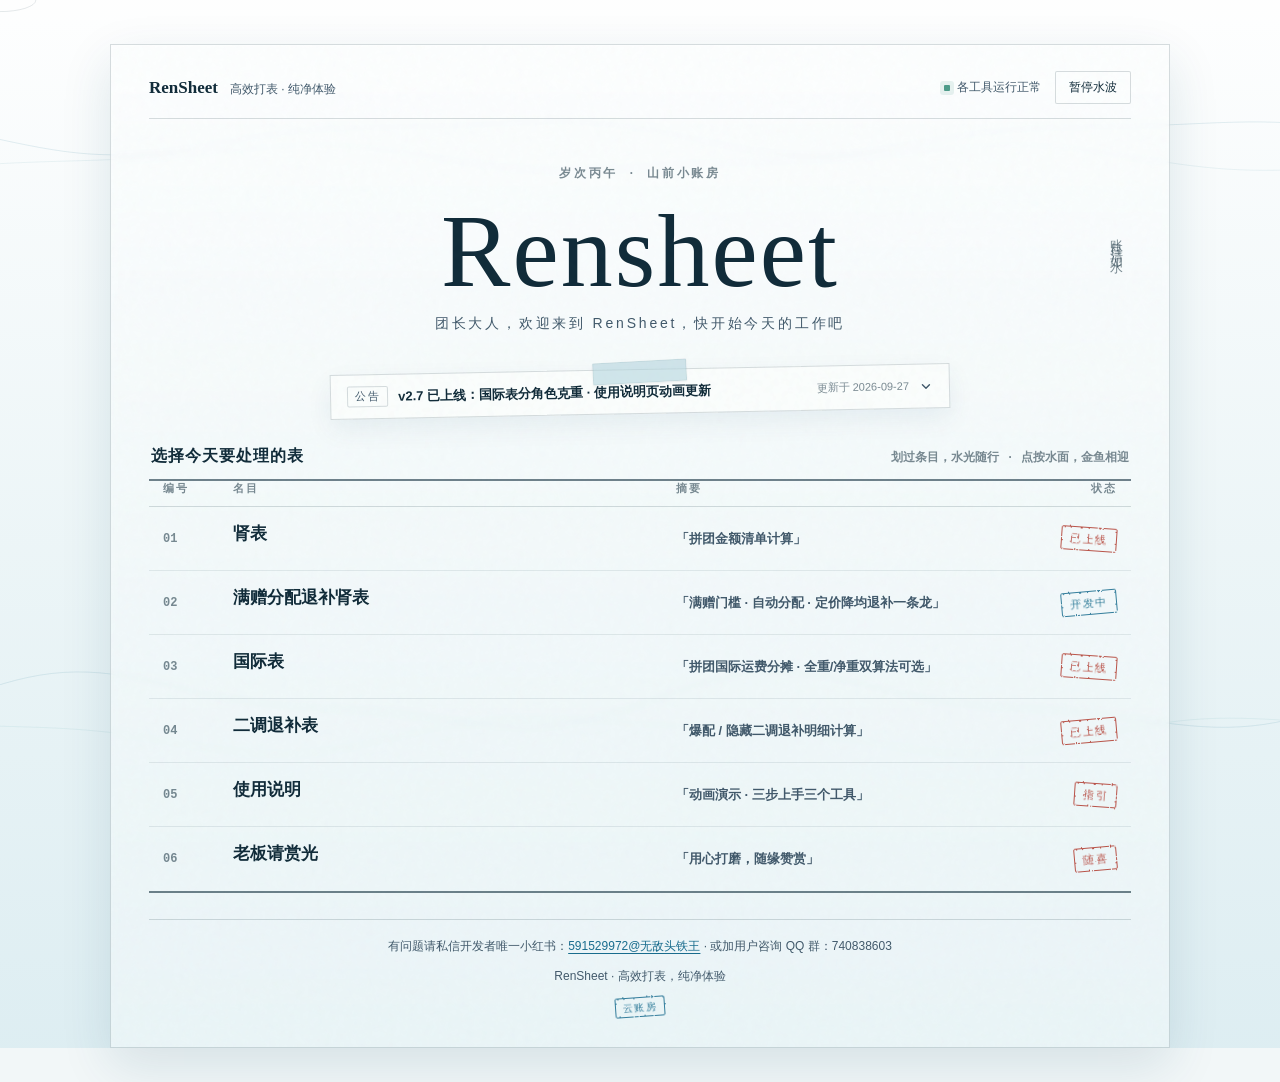
==== commit a97e499d: "docs(release): v2.7 补记手机端播放修复 README v2.7 全站组补手机端播放修复与移动端触摸出金鱼两条；首页公告 v2.7 第三条补「手机端（含系统减弱动态效果）同样正常播放" ====
--- a/index.html
+++ b/index.html
@@ -207,7 +207,7 @@
           <ul class="ver-list">
             <li><strong>国际表 · 分角色克重与重量校验</strong>：每个排表可单独选「统一克重 / 分角色克重」，分角色按第 2 行列头逐个角色填克重；未填完禁止解析，有列头但整列无人购买（点数 = 0）直接报错。新增可选「校验总本体重量(g)」与「角色 × 点数 × 克重 = 小计」明细，必填项加红 ※ 并改为单行参数行。</li>
             <li><strong>二调退补表 · 特典模型 v4.2</strong>：特典模型升级与第一步校验修复；第二步热度列支持拖拽排序。</li>
-            <li><strong>使用说明页 · 演示动画更新</strong>：国际表与二调的分步演示动画按最新功能重做，可看到分角色克重逐角色填写、0 点数列报错、热度拖拽、第三步改名校验与红补蓝退口径。</li>
+            <li><strong>使用说明页 · 演示动画更新</strong>：国际表与二调的分步演示动画按最新功能重做，可看到分角色克重逐角色填写、0 点数列报错、热度拖拽、第三步改名校验与红补蓝退口径；手机端（含系统「减弱动态效果」）同样正常播放。</li>
             <li><strong>全站 · 界面换肤与公告</strong>：「账页浮于水面」纸面账页 + 朱砂章 + 水波，纯 CSS 实现，计算逻辑未变；首页公告新增「最近两个版本」更新记录。</li>
           </ul>
         </div>
@@ -275,6 +275,6 @@
 </main>
 
 <script src="lib/water.js"></script>
-<script>if (window.WaterFx) { window.WaterFx.init({ waves: true, ripples: true, fish: true, toggleId: 'motionToggle' }); }</script>
+<script>if (window.WaterFx) { window.WaterFx.init({ waves: true, ripples: true, fish: true, toggleId: 'motionToggle', autoMotion: true }); }</script>
 </body>
 </html>
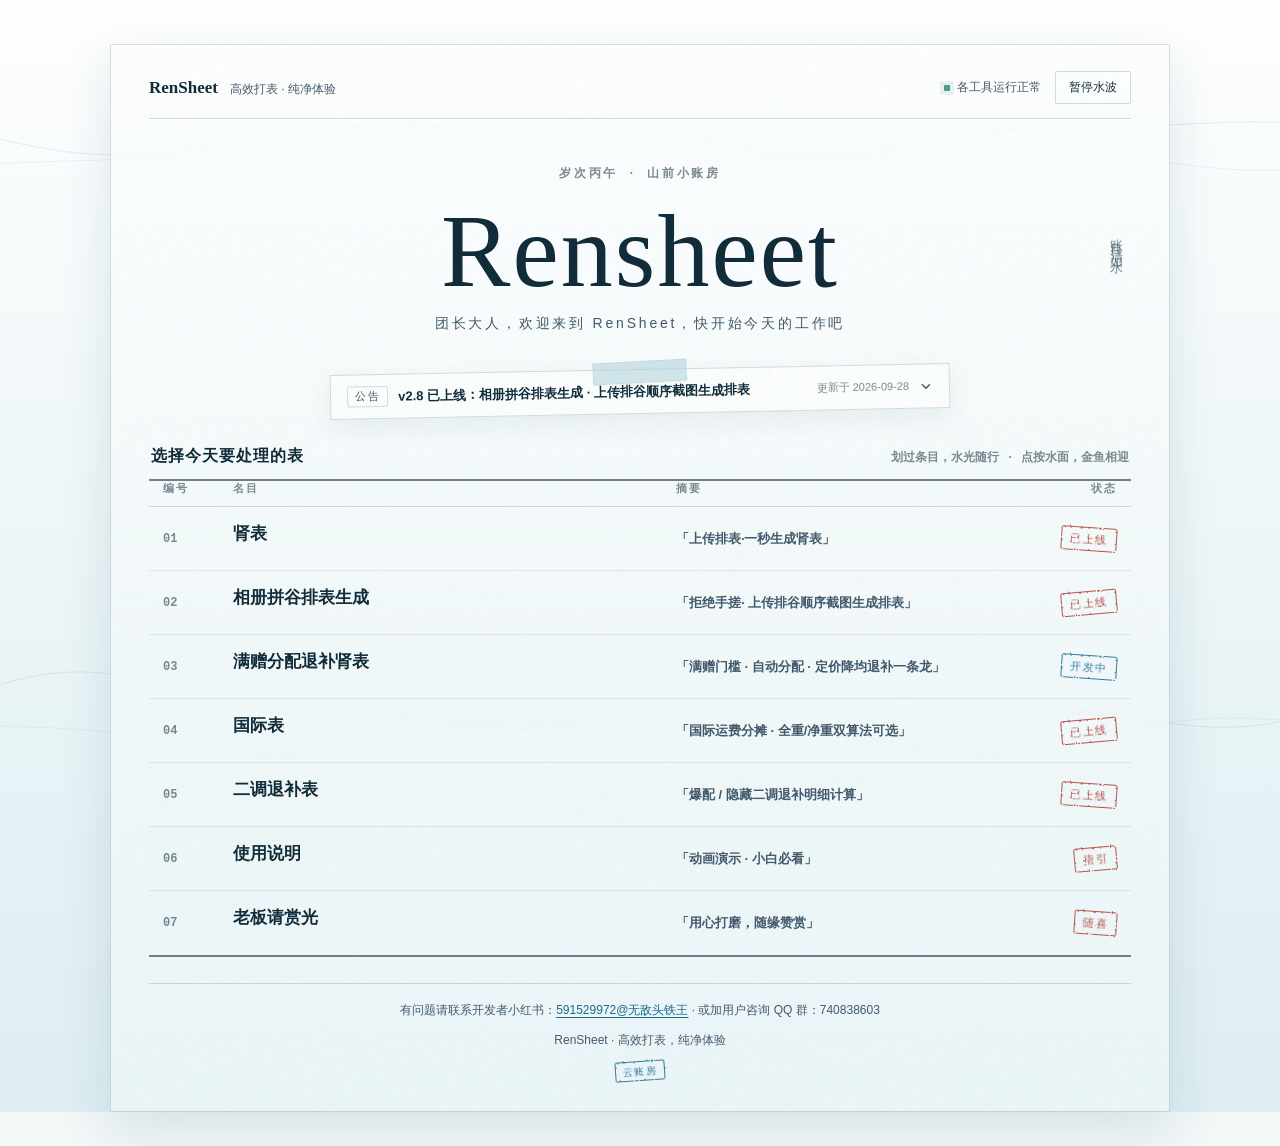
==== commit 753128e7: "feat(ocr): 发布 v2.8 相册排表与批量校对功能" ====
--- a/index.html
+++ b/index.html
@@ -194,7 +194,7 @@
   </header>
 
   <details class="slip">
-    <summary><span class="slip-label">公告</span><span class="slip-title">v2.7 已上线：国际表分角色克重 · 使用说明页动画更新</span><span class="slip-time">更新于 2026-09-27</span><svg class="chev" viewBox="0 0 16 16" aria-hidden="true"><path d="M4 6l4 4 4-4" fill="none" stroke="currentColor" stroke-width="1.6" stroke-linecap="round" stroke-linejoin="round"/></svg></summary>
+    <summary><span class="slip-label">公告</span><span class="slip-title">v2.8 已上线：相册拼谷排表生成 · 上传排谷顺序截图生成排表</span><span class="slip-time">更新于 2026-09-28</span><svg class="chev" viewBox="0 0 16 16" aria-hidden="true"><path d="M4 6l4 4 4-4" fill="none" stroke="currentColor" stroke-width="1.6" stroke-linecap="round" stroke-linejoin="round"/></svg></summary>
     <div class="slip-body">
       <p><strong>重要通知：</strong>国际表已上线<a href="https://www.ifdian.net/a/baiyanxi" target="_blank" rel="noopener">爱发电赞助方案</a>（限时特惠！！月费 ¥5 / 年费 ¥30），赞助后凭订单号<a href="get-code.html">自助取码</a>激活，一次激活 · 无限使用。</p>
       <p>网站维护不易，恳请大家多多支持 RenSheet，后续会上线更多有用的开团功能！非常感谢！</p>
@@ -203,22 +203,22 @@
         <div class="ver-caption">版本更新 · 最近两个版本</div>
 
         <div class="ver-item">
-          <div class="ver-head"><span class="ver-tag is-latest">v2.7</span><span class="ver-badge">最新</span><span class="ver-date">2026-09-27</span></div>
+          <div class="ver-head"><span class="ver-tag is-latest">v2.8</span><span class="ver-badge">最新</span><span class="ver-date">2026-09-28</span></div>
+          <ul class="ver-list">
+            <li><strong>相册拼谷排表生成 · 全新上线</strong>：拒绝手搓 —— 上传排谷顺序截图就能生成排表。自动识别 CN 与「角色 + 数量」并打成标准排表，可直接导出 xlsx 或一键转入肾表页。</li>
+            <li><strong>相册拼谷排表生成 · 批量分图识别</strong>：一次导入多张截图，拖拽排序并确认后全部识别、统一校对；按内容防重，缺日期不影响生成排表；STEP 1 可重置本次排表，角色列用左右箭头调整。</li>
+            <li><strong>相册拼谷排表生成 · 原图与角色校对</strong>：原图旁核对昵称、数量与角色归属；选中评论后可在其后新增，顺序同步到排表；折叠区入口更清晰，使用说明补充校对操作，确认结果本地保存。</li>
+            <li><strong>相册拼谷排表生成 · 单领与配比模式</strong>：单领无需总配数，配比对各角色使用相同限额，底部超出整行置灰；提供 16 套配色与独立文件命名，预览与 Excel 格式一致，导出前选择删除或保留灰行。识别在本地完成，截图不上传。</li>
+          </ul>
+        </div>
+
+        <div class="ver-item">
+          <div class="ver-head"><span class="ver-tag">v2.7</span><span class="ver-date">2026-09-27</span></div>
           <ul class="ver-list">
             <li><strong>国际表 · 分角色克重与重量校验</strong>：每个排表可单独选「统一克重 / 分角色克重」，分角色按第 2 行列头逐个角色填克重；未填完禁止解析，有列头但整列无人购买（点数 = 0）直接报错。新增可选「校验总本体重量(g)」与「角色 × 点数 × 克重 = 小计」明细，必填项加红 ※ 并改为单行参数行。</li>
             <li><strong>二调退补表 · 特典模型 v4.2</strong>：特典模型升级与第一步校验修复；第二步热度列支持拖拽排序。</li>
-            <li><strong>使用说明页 · 演示动画更新</strong>：国际表与二调的分步演示动画按最新功能重做，可看到分角色克重逐角色填写、0 点数列报错、热度拖拽、第三步改名校验与红补蓝退口径；手机端（含系统「减弱动态效果」）同样正常播放。</li>
-            <li><strong>全站 · 界面换肤与公告</strong>：「账页浮于水面」纸面账页 + 朱砂章 + 水波，纯 CSS 实现，计算逻辑未变；首页公告新增「最近两个版本」更新记录。</li>
-          </ul>
-        </div>
-
-        <div class="ver-item">
-          <div class="ver-head"><span class="ver-tag">v2.6</span><span class="ver-date">2026-08-16</span></div>
-          <ul class="ver-list">
-            <li><strong>国际表 · 双算法模式</strong>：可选「全重分摊 / 净重分摊」，两种算法逐人金额完全一致，区别只在是否需要称量总包裹重量。</li>
-            <li><strong>二调退补表 · 退补方向修正</strong>：退补改为「现肾 − 原肾」，最终表列「实肾」更名「现肾」；第三步 CN 格可直接改名并校验点数一致。</li>
-            <li><strong>肾表 · 满赠预分配</strong>：输出设置新增满赠预分配；全站新增站点图标与开发角标。</li>
-            <li><strong>使用说明页 · 全新上线</strong>：新增动画演示页面，三步上手三个工具。</li>
+            <li><strong>使用说明页 · 演示动画更新</strong>：国际表与二调的分步演示动画按最新功能重做，手机端（含系统「减弱动态效果」）同样正常播放。</li>
+            <li><strong>全站 · 界面换肤与公告</strong>：「账页浮于水面」纸面账页 + 朱砂章 + 水波，纯 CSS 实现，计算逻辑未变。</li>
           </ul>
         </div>
       </div>
@@ -232,35 +232,41 @@
     <a class="ledger-row" href="shenbiao.html">
       <span class="idx">01</span>
       <span class="name">肾表<svg class="squiggle" viewBox="0 0 48 8" preserveAspectRatio="none" aria-hidden="true"><path d="M2 6 C 9 2, 16 2, 24 5 S 39 8, 46 4"/></svg></span>
-      <span class="desc">「拼团金额清单计算」</span>
+      <span class="desc">「上传排表·一秒生成肾表」</span>
+      <span class="seal">已上线</span>
+    </a>
+    <a class="ledger-row" href="ocr.html">
+      <span class="idx">02</span>
+      <span class="name">相册拼谷排表生成<svg class="squiggle" viewBox="0 0 48 8" preserveAspectRatio="none" aria-hidden="true"><path d="M2 6 C 9 2, 16 2, 24 5 S 39 8, 46 4"/></svg></span>
+      <span class="desc">「拒绝手搓· 上传排谷顺序截图生成排表」</span>
       <span class="seal">已上线</span>
     </a>
     <a class="ledger-row" href="manzeng.html">
-      <span class="idx">02</span>
+      <span class="idx">03</span>
       <span class="name">满赠分配退补肾表<svg class="squiggle" viewBox="0 0 48 8" preserveAspectRatio="none" aria-hidden="true"><path d="M2 6 C 9 2, 16 2, 24 5 S 39 8, 46 4"/></svg></span>
       <span class="desc">「满赠门槛 · 自动分配 · 定价降均退补一条龙」</span>
       <span class="seal blue">开发中</span>
     </a>
     <a class="ledger-row" href="guoji.html">
-      <span class="idx">03</span>
+      <span class="idx">04</span>
       <span class="name">国际表<svg class="squiggle" viewBox="0 0 48 8" preserveAspectRatio="none" aria-hidden="true"><path d="M2 6 C 9 2, 16 2, 24 5 S 39 8, 46 4"/></svg></span>
-      <span class="desc">「拼团国际运费分摊 · 全重/净重双算法可选」</span>
+      <span class="desc">「国际运费分摊 · 全重/净重双算法可选」</span>
       <span class="seal">已上线</span>
     </a>
     <a class="ledger-row" href="RatioFix.html">
-      <span class="idx">04</span>
+      <span class="idx">05</span>
       <span class="name">二调退补表<svg class="squiggle" viewBox="0 0 48 8" preserveAspectRatio="none" aria-hidden="true"><path d="M2 6 C 9 2, 16 2, 24 5 S 39 8, 46 4"/></svg></span>
       <span class="desc">「爆配 / 隐藏二调退补明细计算」</span>
       <span class="seal">已上线</span>
     </a>
     <a class="ledger-row" href="guide.html">
-      <span class="idx">05</span>
+      <span class="idx">06</span>
       <span class="name">使用说明<svg class="squiggle" viewBox="0 0 48 8" preserveAspectRatio="none" aria-hidden="true"><path d="M2 6 C 9 2, 16 2, 24 5 S 39 8, 46 4"/></svg></span>
-      <span class="desc">「动画演示 · 三步上手三个工具」</span>
+      <span class="desc">「动画演示 · 小白必看」</span>
       <span class="seal">指引</span>
     </a>
     <a class="ledger-row" href="dashang.html">
-      <span class="idx">06</span>
+      <span class="idx">07</span>
       <span class="name">老板请赏光<svg class="squiggle" viewBox="0 0 48 8" preserveAspectRatio="none" aria-hidden="true"><path d="M2 6 C 9 2, 16 2, 24 5 S 39 8, 46 4"/></svg></span>
       <span class="desc">「用心打磨，随缘赞赏」</span>
       <span class="seal">随喜</span>
@@ -268,7 +274,7 @@
   </section>
 
   <footer class="colophon">
-    <span class="line">有问题请私信开发者唯一小红书：<a href="https://www.xiaohongshu.com/user/profile/591529972" target="_blank" rel="noopener">591529972@无敌头铁王</a> · 或加用户咨询 QQ 群：740838603</span>
+    <span class="line">有问题请联系开发者小红书：<a href="https://www.xiaohongshu.com/user/profile/591529972" target="_blank" rel="noopener">591529972@无敌头铁王</a> · 或加用户咨询 QQ 群：740838603</span>
     <span class="line">RenSheet · 高效打表，纯净体验</span>
     <span class="seal seal-mini">云账房</span>
   </footer>
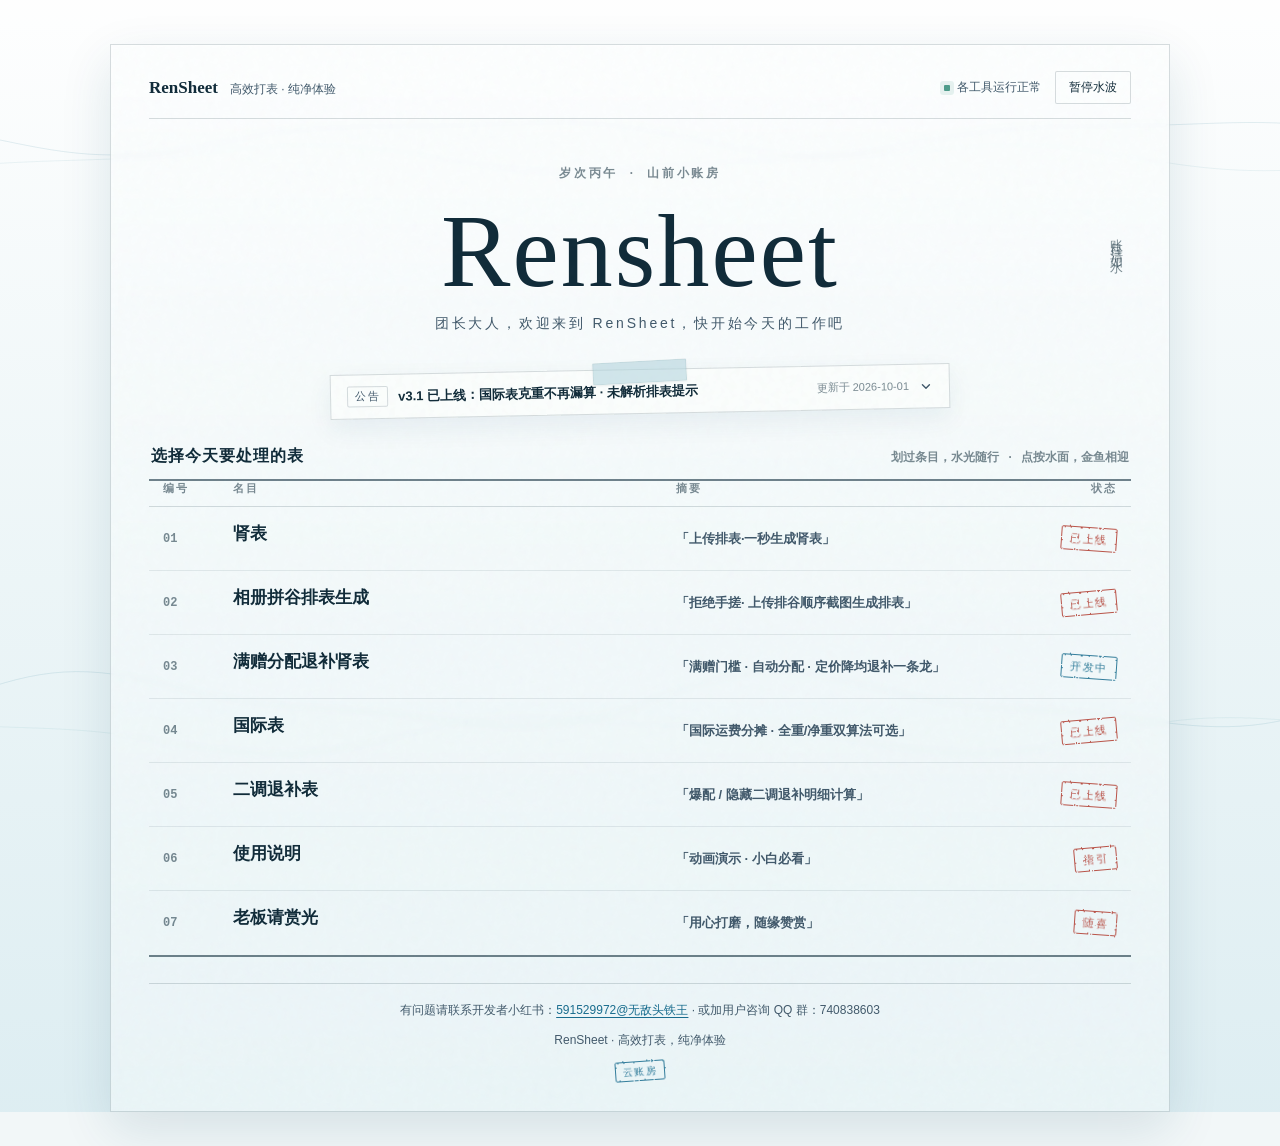
==== commit f5cb7284: "feat(release): 发布 v3.1（国际表克重不再漏算 · 打赏发电榜 · 指南四工具动画 · 相册排表悬浮窗） 国际表 guoji.html - 克重值必定计入总重：解析后改动排表参数（含" ====
--- a/index.html
+++ b/index.html
@@ -194,7 +194,7 @@
   </header>
 
   <details class="slip">
-    <summary><span class="slip-label">公告</span><span class="slip-title">v2.8 已上线：相册拼谷排表生成 · 上传排谷顺序截图生成排表</span><span class="slip-time">更新于 2026-09-28</span><svg class="chev" viewBox="0 0 16 16" aria-hidden="true"><path d="M4 6l4 4 4-4" fill="none" stroke="currentColor" stroke-width="1.6" stroke-linecap="round" stroke-linejoin="round"/></svg></summary>
+    <summary><span class="slip-label">公告</span><span class="slip-title">v3.1 已上线：国际表克重不再漏算 · 未解析排表提示</span><span class="slip-time">更新于 2026-10-01</span><svg class="chev" viewBox="0 0 16 16" aria-hidden="true"><path d="M4 6l4 4 4-4" fill="none" stroke="currentColor" stroke-width="1.6" stroke-linecap="round" stroke-linejoin="round"/></svg></summary>
     <div class="slip-body">
       <p><strong>重要通知：</strong>国际表已上线<a href="https://www.ifdian.net/a/baiyanxi" target="_blank" rel="noopener">爱发电赞助方案</a>（限时特惠！！月费 ¥5 / 年费 ¥30），赞助后凭订单号<a href="get-code.html">自助取码</a>激活，一次激活 · 无限使用。</p>
       <p>网站维护不易，恳请大家多多支持 RenSheet，后续会上线更多有用的开团功能！非常感谢！</p>
@@ -203,24 +203,22 @@
         <div class="ver-caption">版本更新 · 最近两个版本</div>
 
         <div class="ver-item">
-          <div class="ver-head"><span class="ver-tag is-latest">v2.8</span><span class="ver-badge">最新</span><span class="ver-date">2026-09-28</span></div>
+          <div class="ver-head"><span class="ver-tag is-latest">v3.1</span><span class="ver-badge">最新</span><span class="ver-date">2026-10-01</span></div>
           <ul class="ver-list">
-            <li><strong>相册拼谷排表生成 · 全新上线</strong>：拒绝手搓 —— 上传排谷顺序截图就能生成排表。自动识别 CN 与「角色 + 数量」并打成标准排表，可直接导出 xlsx 或一键转入肾表页。</li>
-            <li><strong>相册拼谷排表生成 · 批量分图识别</strong>：一次导入多张截图，拖拽排序并确认后全部识别、统一校对；按内容防重，缺日期不影响生成排表；STEP 1 可重置本次排表，角色列用左右箭头调整。</li>
-            <li><strong>相册拼谷排表生成 · 原图与角色校对</strong>：原图旁核对昵称、数量与角色归属；选中评论后可在其后新增，顺序同步到排表；折叠区入口更清晰，使用说明补充校对操作，确认结果本地保存。</li>
-            <li><strong>相册拼谷排表生成 · 单领与配比模式</strong>：单领无需总配数，配比对各角色使用相同限额，底部超出整行置灰；提供 16 套配色与独立文件命名，预览与 Excel 格式一致，导出前选择删除或保留灰行。识别在本地完成，截图不上传。</li>
+            <li><strong>国际表 · 克重不再漏算</strong>：解析后改动克重等参数，处理时按当前值自动重新解析，填过的克重必定计入总重。</li>
+            <li><strong>国际表 · 校验项不再失效</strong>：校验总点数与总本体重量只刷新校验结论，不再让已解析的排表退出计算。</li>
+            <li><strong>国际表 · 未解析排表有提示</strong>：导入却没解析的排表不会静默少算，会在预览区与完成提示中列名「未计入总重」。</li>
           </ul>
         </div>
 
         <div class="ver-item">
-          <div class="ver-head"><span class="ver-tag">v2.7</span><span class="ver-date">2026-09-27</span></div>
+          <div class="ver-head"><span class="ver-tag">v3.0</span><span class="ver-date">2026-09-30</span></div>
           <ul class="ver-list">
-            <li><strong>国际表 · 分角色克重与重量校验</strong>：每个排表可单独选「统一克重 / 分角色克重」，分角色按第 2 行列头逐个角色填克重；未填完禁止解析，有列头但整列无人购买（点数 = 0）直接报错。新增可选「校验总本体重量(g)」与「角色 × 点数 × 克重 = 小计」明细，必填项加红 ※ 并改为单行参数行。</li>
-            <li><strong>二调退补表 · 特典模型 v4.2</strong>：特典模型升级与第一步校验修复；第二步热度列支持拖拽排序。</li>
-            <li><strong>使用说明页 · 演示动画更新</strong>：国际表与二调的分步演示动画按最新功能重做，手机端（含系统「减弱动态效果」）同样正常播放。</li>
-            <li><strong>全站 · 界面换肤与公告</strong>：「账页浮于水面」纸面账页 + 朱砂章 + 水波，纯 CSS 实现，计算逻辑未变。</li>
+            <li><strong>打赏页面 · 新增发电榜</strong>：年卡支持者优先展示，同名金额合并，累充标注感谢。</li>
+            <li><strong>打赏页面 · 隐私友好展示</strong>：名单只列昵称与金额，不展示订单号。</li>
           </ul>
         </div>
+
       </div>
     </div>
   </details>
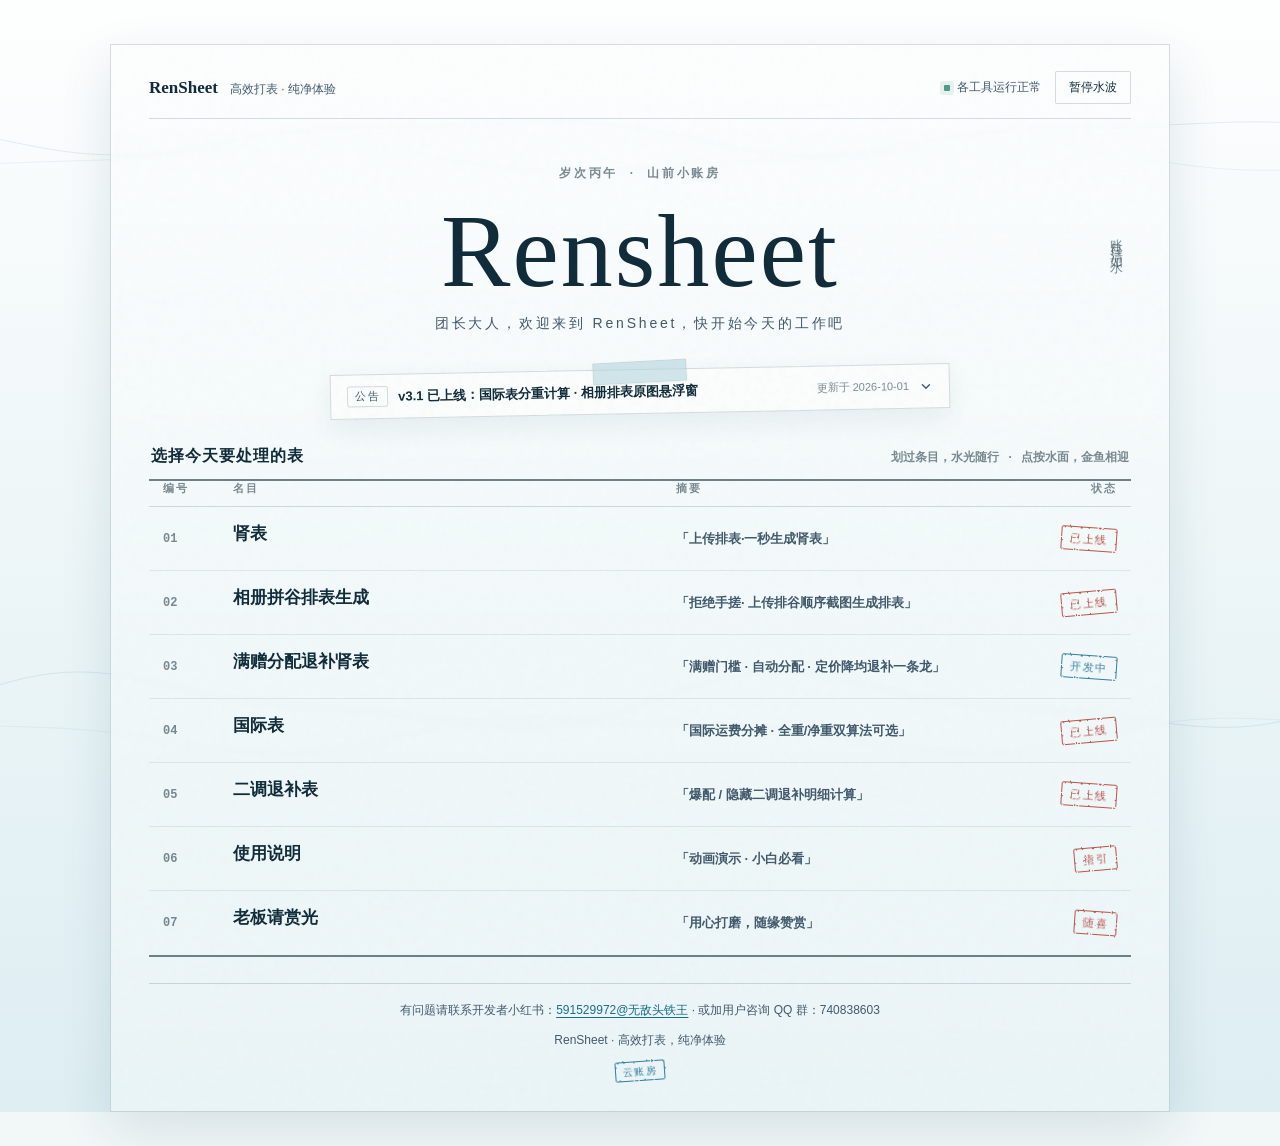
==== commit 703b6b6a: "docs(release): v3.1 公告与 README 改为功能口径（国际表分重计算 · 相册排表原图悬浮窗） - index.html 公告：标题改为「v3.1 已上线：国际表分重计算 · 相" ====
--- a/index.html
+++ b/index.html
@@ -194,7 +194,7 @@
   </header>
 
   <details class="slip">
-    <summary><span class="slip-label">公告</span><span class="slip-title">v3.1 已上线：国际表克重不再漏算 · 未解析排表提示</span><span class="slip-time">更新于 2026-10-01</span><svg class="chev" viewBox="0 0 16 16" aria-hidden="true"><path d="M4 6l4 4 4-4" fill="none" stroke="currentColor" stroke-width="1.6" stroke-linecap="round" stroke-linejoin="round"/></svg></summary>
+    <summary><span class="slip-label">公告</span><span class="slip-title">v3.1 已上线：国际表分重计算 · 相册排表原图悬浮窗</span><span class="slip-time">更新于 2026-10-01</span><svg class="chev" viewBox="0 0 16 16" aria-hidden="true"><path d="M4 6l4 4 4-4" fill="none" stroke="currentColor" stroke-width="1.6" stroke-linecap="round" stroke-linejoin="round"/></svg></summary>
     <div class="slip-body">
       <p><strong>重要通知：</strong>国际表已上线<a href="https://www.ifdian.net/a/baiyanxi" target="_blank" rel="noopener">爱发电赞助方案</a>（限时特惠！！月费 ¥5 / 年费 ¥30），赞助后凭订单号<a href="get-code.html">自助取码</a>激活，一次激活 · 无限使用。</p>
       <p>网站维护不易，恳请大家多多支持 RenSheet，后续会上线更多有用的开团功能！非常感谢！</p>
@@ -205,9 +205,10 @@
         <div class="ver-item">
           <div class="ver-head"><span class="ver-tag is-latest">v3.1</span><span class="ver-badge">最新</span><span class="ver-date">2026-10-01</span></div>
           <ul class="ver-list">
-            <li><strong>国际表 · 克重不再漏算</strong>：解析后改动克重等参数，处理时按当前值自动重新解析，填过的克重必定计入总重。</li>
-            <li><strong>国际表 · 校验项不再失效</strong>：校验总点数与总本体重量只刷新校验结论，不再让已解析的排表退出计算。</li>
-            <li><strong>国际表 · 未解析排表有提示</strong>：导入却没解析的排表不会静默少算，会在预览区与完成提示中列名「未计入总重」。</li>
+            <li><strong>国际表 · 分重计算上线</strong>：按品类与分角色克重逐人累计本体重量，箱摊、总重、国际运费一次算清；称重结果随时改，处理时按最新克重重算。</li>
+            <li><strong>国际表 · 对账更省心</strong>：总点数与总本体重量校验只作核对参考，改动即时刷新结论；未解析的排表在预览区单独列出，便于逐一核对。</li>
+            <li><strong>相册排表 · 原图悬浮窗</strong>：校对区原图可多窗并存，支持拖动、缩放、适应宽度、收起与关闭；实时排表窗口同步放大，长名单看清更多列。</li>
+            <li><strong>相册排表 · 说明更完整</strong>：新增识别方式与评论格式、识别后排位规则说明，从导入到导出一眼看懂。</li>
           </ul>
         </div>
 
